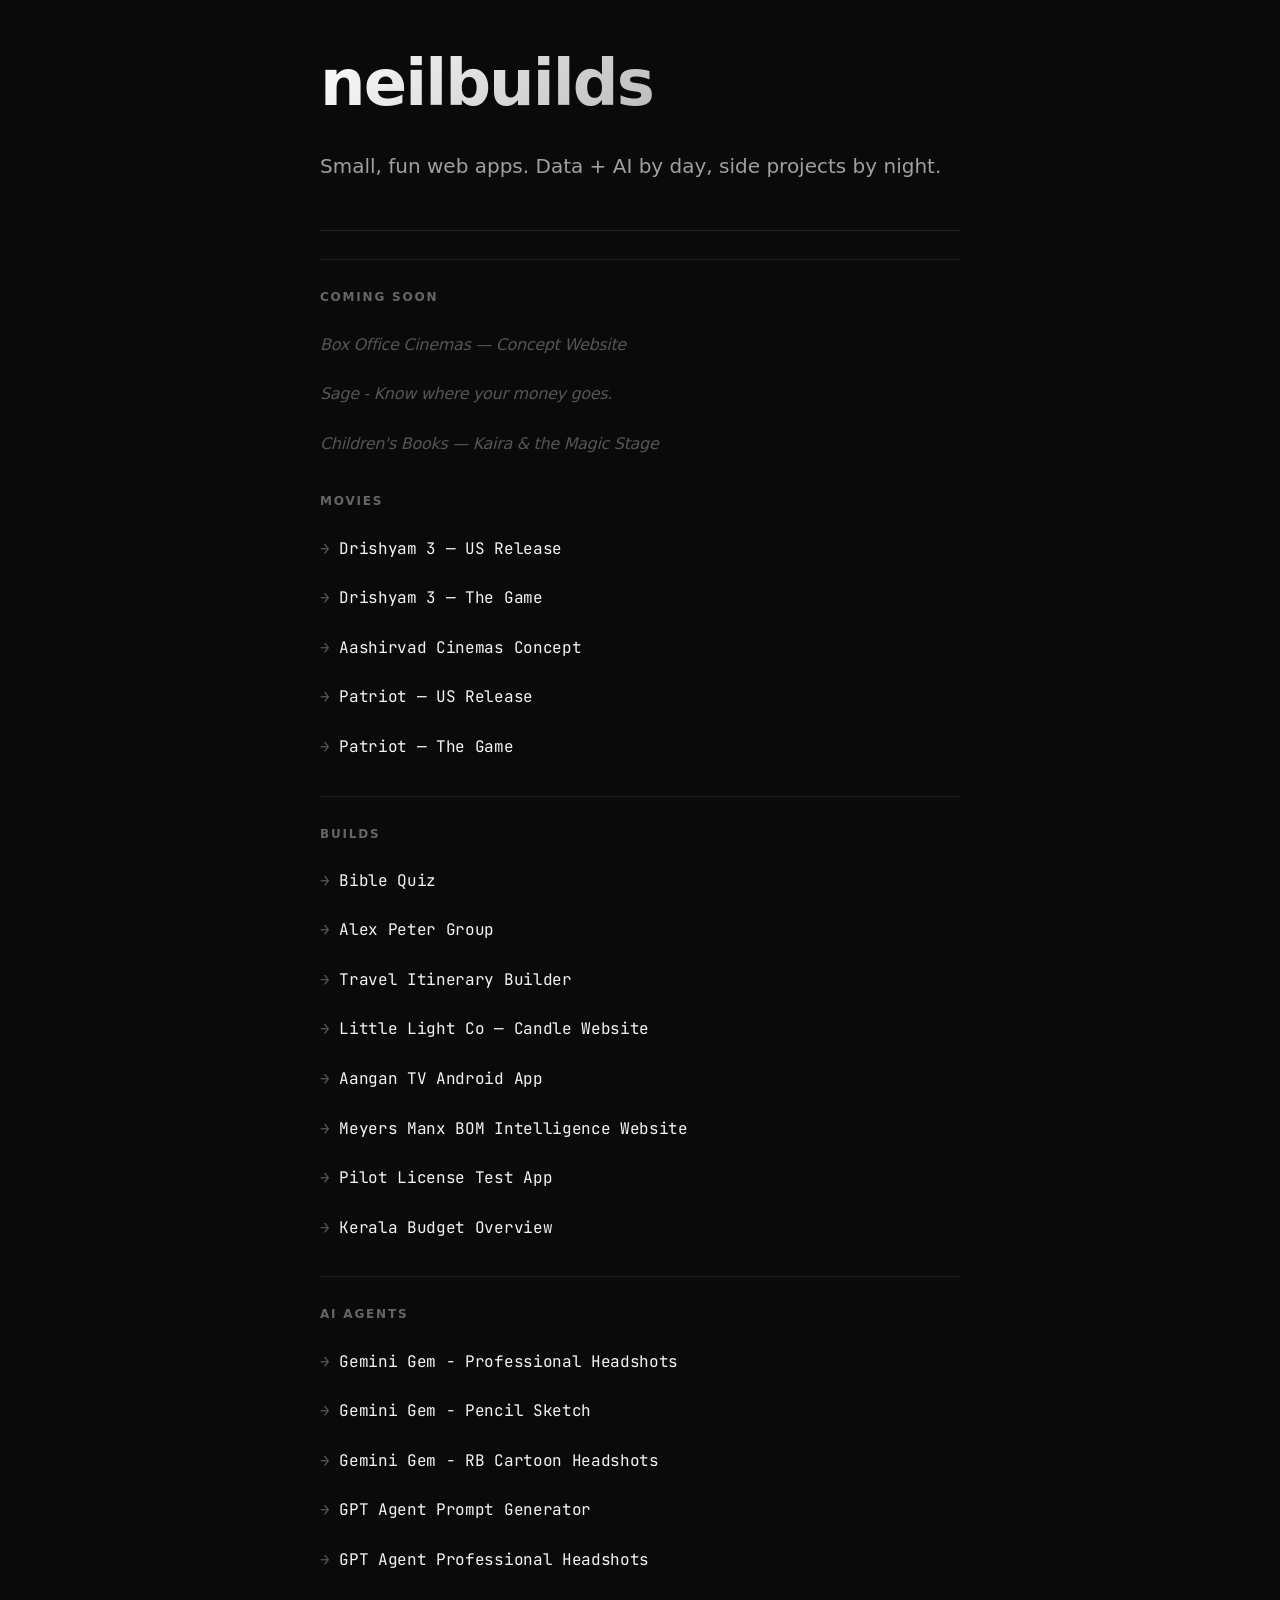
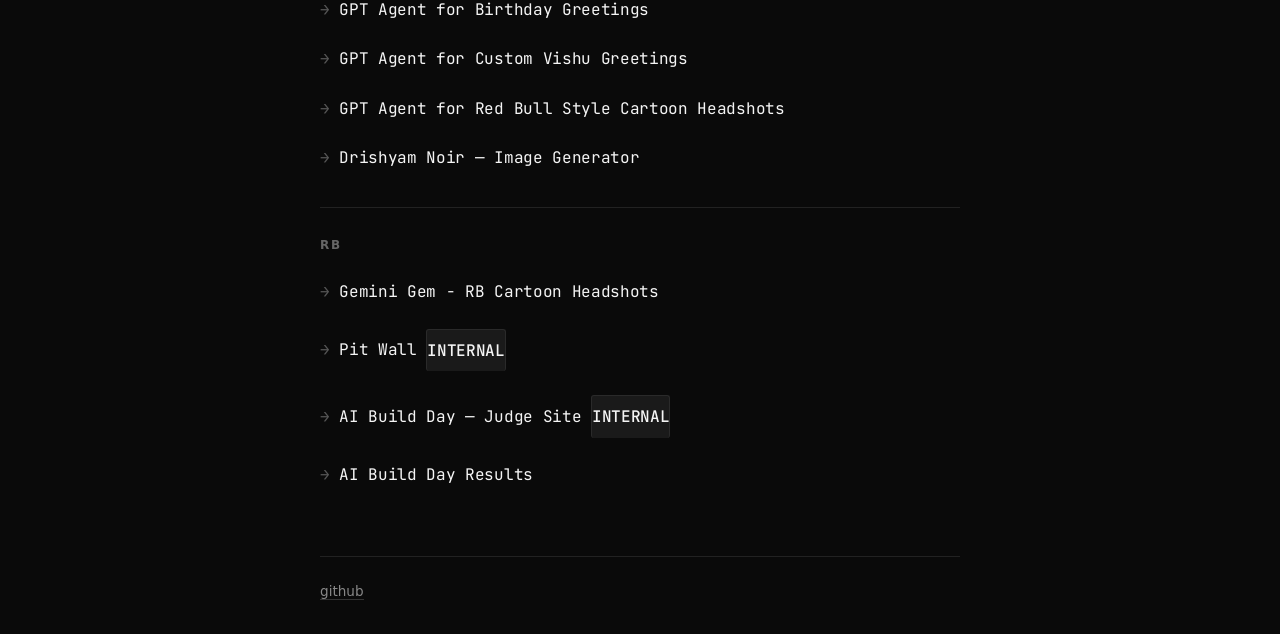
==== index.html @ 832e59fa "Add new Gemini Gem - Pencil Sketch link" ====
<!DOCTYPE html>
<html lang="en">
<head>
  <meta charset="UTF-8" />
  <meta name="viewport" content="width=device-width, initial-scale=1.0" />
  <title>neilbuilds</title>
  <meta name="description" content="Neil B. — building small, fun web apps." />
  <link rel="preconnect" href="https://fonts.googleapis.com">
  <link rel="preconnect" href="https://fonts.gstatic.com" crossorigin>
  <link href="https://fonts.googleapis.com/css2?family=JetBrains+Mono:wght@400;500&display=swap" rel="stylesheet">
  <style>
    * { margin: 0; padding: 0; box-sizing: border-box; }
    body {
      font-family: -apple-system, BlinkMacSystemFont, "Segoe UI", system-ui, sans-serif;
      background: #0a0a0a;
      color: #f5f5f5;
      min-height: 100vh;
      display: flex;
      align-items: center;
      justify-content: center;
      padding: 2rem;
      line-height: 1.6;
    }
    .container { max-width: 640px; width: 100%; }
    h1 {
      font-size: clamp(2.5rem, 6vw, 4rem);
      font-weight: 700;
      letter-spacing: -0.03em;
      margin-bottom: 1rem;
      background: linear-gradient(135deg, #fff 0%, #888 100%);
      -webkit-background-clip: text;
      -webkit-text-fill-color: transparent;
      background-clip: text;
    }
    p.tagline {
      font-size: 1.25rem;
      color: #a0a0a0;
      margin-bottom: 3rem;
    }
    .section {
      border-top: 1px solid #222;
      padding: 1.75rem 0;
    }
    .section h2 {
      font-size: 0.75rem;
      text-transform: uppercase;
      letter-spacing: 0.15em;
      color: #666;
      margin-bottom: 1rem;
    }
    .links {
      display: flex;
      flex-direction: column;
      gap: 0.5rem;
    }
    .links a, .links span {
      color: #f5f5f5;
      text-decoration: none;
      padding: 0.5rem 0;
      display: inline-flex;
      align-items: center;
      gap: 0.6rem;
      width: fit-content;
      font-family: "JetBrains Mono", "SF Mono", Menlo, Consolas, monospace;
      font-size: 1rem;
      letter-spacing: -0.02em;
      position: relative;
      border-bottom: none;
    }
    .links a::before {
      content: "→";
      color: #555;
      transition: transform 0.2s ease, color 0.2s ease;
      display: inline-block;
    }
    .links a::after {
      content: "";
      position: absolute;
      bottom: 0.25rem;
      left: 0;
      width: 100%;
      height: 1px;
      background: #f5f5f5;
      transform: scaleX(0);
      transform-origin: left;
      transition: transform 0.3s ease;
    }
    .links a:hover::before {
      color: #f5f5f5;
      transform: translateX(3px);
    }
    .links a:hover::after {
      transform: scaleX(1);
    }
    .links span.soon {
      color: #555;
      font-style: italic;
      font-family: -apple-system, BlinkMacSystemFont, "Segoe UI", system-ui, sans-serif;
    }
    .tag {
      font-size: 0.65rem;
      text-transform: uppercase;
      letter-spacing: 0.1em;
      padding: 0.15rem 0.5rem;
      border-radius: 3px;
      background: #1a1a1a;
      color: #888;
      border: 1px solid #2a2a2a;
      font-weight: 500;
      font-family: -apple-system, BlinkMacSystemFont, "Segoe UI", system-ui, sans-serif;
    }
    footer {
      margin-top: 2rem;
      font-size: 0.85rem;
      color: #555;
      border-top: 1px solid #222;
      padding-top: 1.5rem;
    }
    footer a { color: #888; text-decoration: none; border-bottom: 1px solid #333; }
    footer a:hover { color: #f5f5f5; border-color: #f5f5f5; }
  </style>
</head>
<body>
  <div class="container">
    <h1>neilbuilds</h1>
    <p class="tagline">Small, fun web apps. Data + AI by day, side projects by night.</p>

    <div class="section">

      <div class="section">
  <h2>Coming Soon</h2>
  <div class="links">
    <span class="soon">Box Office Cinemas — Concept Website</span>
    <span class="soon">Sage - Know where your money goes.</span>
    <span class="soon">Children's Books — Kaira &amp; the Magic Stage</span>
  </div>
</div>
      
      <h2>Movies</h2>
      <div class="links">
        <a href="https://d3.neilbuilds.com/" target="_blank" rel="noopener">Drishyam 3 — US Release</a>
        <a href="https://d3.neilbuilds.com/game.html" target="_blank" rel="noopener">Drishyam 3 — The Game</a>
        <a href="https://www.aashirvad-cinemas.com/" target="_blank" rel="noopener">Aashirvad Cinemas Concept</a>
        <a href="https://patriot.neilbuilds.com" target="_blank" rel="noopener">Patriot — US Release</a>
        <a href="https://patriot-mission2.vercel.app/" target="_blank" rel="noopener">Patriot — The Game</a>
      </div>
    </div>

    <div class="section">
      <h2>Builds</h2>
      <div class="links">
        <a href="https://biblequiz.neilbuilds.com" target="_blank" rel="noopener">Bible Quiz</a>
        <a href=" https://alexpeter.vercel.app"_blank" rel="noopener">Alex Peter Group</a>
        <a href="https://antorubytravel.vercel.app/" target="_blank" rel="noopener">Travel Itinerary Builder</a>
        <a href="https://littlelightco.lovable.app" target="_blank" rel="noopener">Little Light Co — Candle Website</a>
        <a href="https://aangan-home-hub.lovable.app" target="_blank" rel="noopener">Aangan TV Android App</a>
        <a href="https://manx-bom-command.lovable.app" target="_blank" rel="noopener">Meyers Manx BOM Intelligence Website</a>
        <a href="https://ppl.neilbuilds.com/" target="_blank" rel="noopener">Pilot License Test App</a>
        <a href="https://kl.budget.neilbuilds.com/" target="_blank" rel="noopener">Kerala Budget Overview</a>
      </div>
    </div>

    <div class="section">
      <h2>AI Agents</h2>
      <div class="links">
        <a href="https://gemini.google.com/gem/1_GqAiQL5qjLHUhXq3mOkvxQq__ffqted?usp=sharing" target="_blank" rel="noopener">Gemini Gem - Professional Headshots</a>
        <a href="https://gemini.google.com/gem/1VUa9At11fsGOz9qGrc8EdC-dh8wExiz2?usp=sharing" target="_blank" rel="noopener">Gemini Gem - Pencil Sketch</a>
        <a href="https://gemini.google.com/gem/16oVRyIvoITkp6NPZRfUhW1ECOP0ooZo1?usp=sharing" target="_blank" rel="noopener">Gemini Gem - RB Cartoon Headshots</a>
        <a href="https://chatgpt.com/g/g-69e534b20ca88191b591fe06a5335966-prompt-architect" target="_blank" rel="noopener">GPT Agent Prompt Generator</a>
        <a href="https://chatgpt.com/g/g-6a07a3bc5cf88191ba447df90accd33d-professional-headshots" target="_blank" rel="noopener">GPT Agent Professional Headshots</a>
        <a href="https://chatgpt.com/g/g-69deaf921bc481918caec808eb61e028-birthday-art-gpt" target="_blank" rel="noopener">GPT Agent for Birthday Greetings</a>
        <a href="https://linkmone.com/VISHU" target="_blank" rel="noopener">GPT Agent for Custom Vishu Greetings</a>
        <a href="https://linkmone.com/VOLT" target="_blank" rel="noopener">GPT Agent for Red Bull Style Cartoon Headshots</a>
        <a href="https://chatgpt.com/g/g-69fd7a1e72bc8191a2cb1d575a64572f-drishyam-noir" target="_blank" rel="noopener">Drishyam Noir — Image Generator</a>
      </div>
    </div>

    <div class="section">
      <h2>RB</h2>
      <div class="links">
        <a href="https://gemini.google.com/gem/16oVRyIvoITkp6NPZRfUhW1ECOP0ooZo1?usp=sharing" target="_blank" rel="noopener">Gemini Gem - RB Cartoon Headshots</a>
        <a href="https://rbpitwall.lovable.app/" target="_blank" rel="noopener">Pit Wall <span class="tag">internal</span></a>
        <a href="https://rbna-ai-buildday.vercel.app" target="_blank" rel="noopener">AI Build Day — Judge Site <span class="tag">internal</span></a>
        <a href="https://rbna.it/aibuild" target="_blank" rel="noopener">AI Build Day Results</a>
      </div>
    </div>

    <footer>
      <a href="https://github.com/neilbuilds" target="_blank" rel="noopener">github</a>
    </footer>
  </div>
</body>
</html>
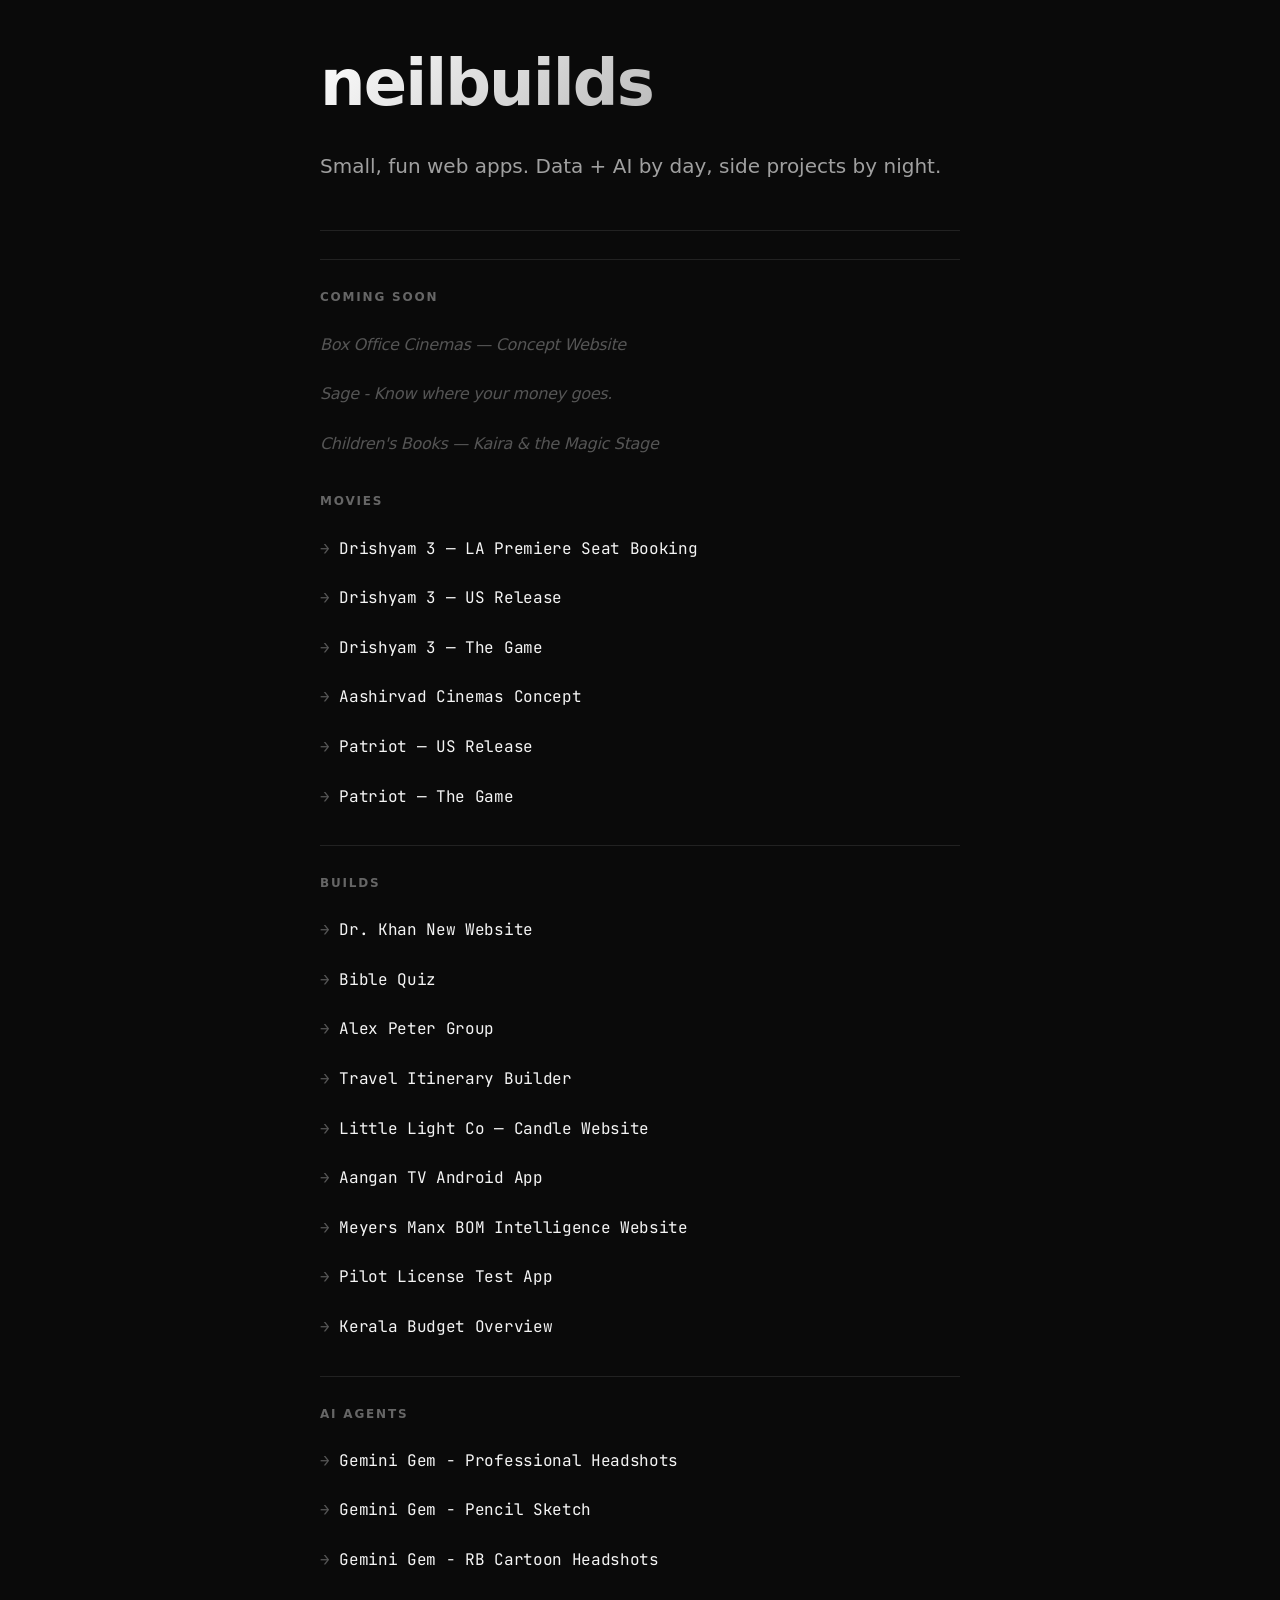
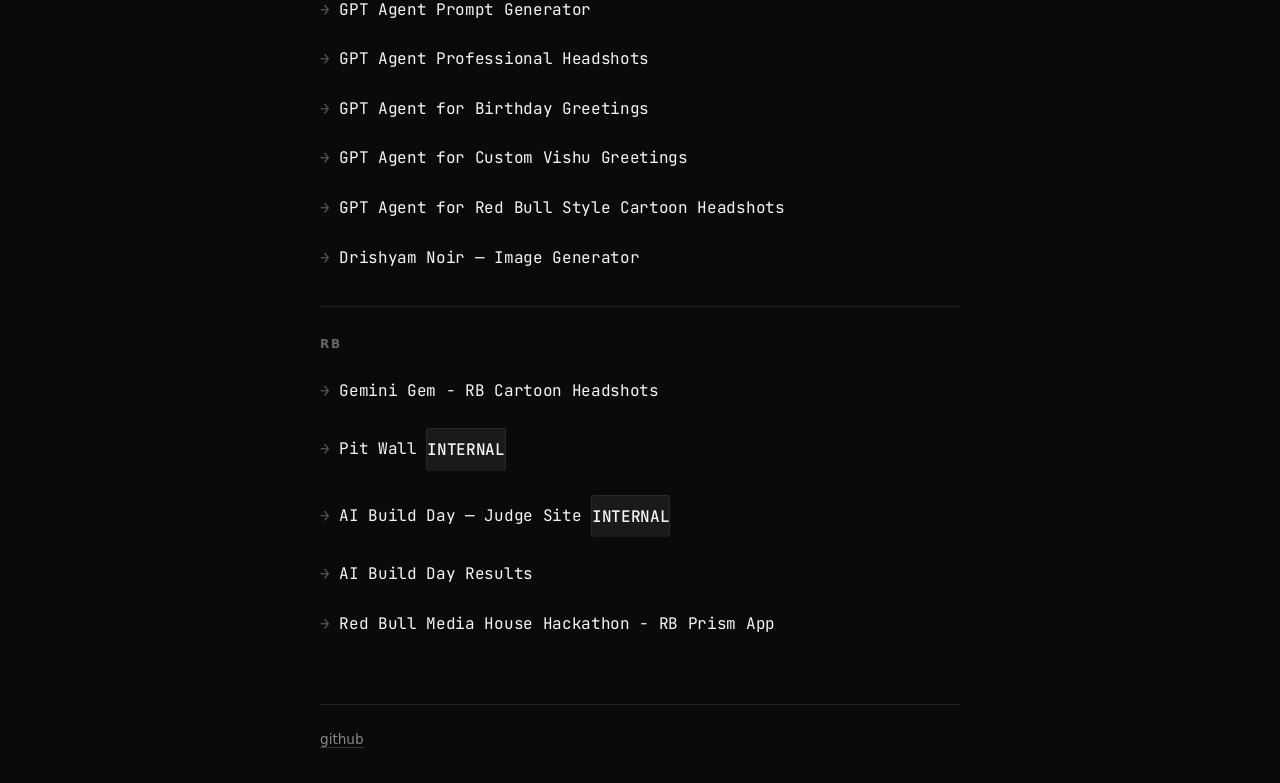
==== commit 7a326b0e: "Add new links for Drishyam 3 and other projects" ====
--- a/index.html
+++ b/index.html
@@ -138,6 +138,7 @@
       
       <h2>Movies</h2>
       <div class="links">
+        <a href="https://go.neilbuilds.com/D3-LA-FDFS" target="_blank" rel="noopener">Drishyam 3 — LA Premiere Seat Booking</a>
         <a href="https://d3.neilbuilds.com/" target="_blank" rel="noopener">Drishyam 3 — US Release</a>
         <a href="https://d3.neilbuilds.com/game.html" target="_blank" rel="noopener">Drishyam 3 — The Game</a>
         <a href="https://www.aashirvad-cinemas.com/" target="_blank" rel="noopener">Aashirvad Cinemas Concept</a>
@@ -149,6 +150,7 @@
     <div class="section">
       <h2>Builds</h2>
       <div class="links">
+        <a href="https://www.familycarehawthorne.com/" target="_blank" rel="noopener">Dr. Khan New Website</a>
         <a href="https://biblequiz.neilbuilds.com" target="_blank" rel="noopener">Bible Quiz</a>
         <a href=" https://alexpeter.vercel.app"_blank" rel="noopener">Alex Peter Group</a>
         <a href="https://antorubytravel.vercel.app/" target="_blank" rel="noopener">Travel Itinerary Builder</a>
@@ -156,6 +158,7 @@
         <a href="https://aangan-home-hub.lovable.app" target="_blank" rel="noopener">Aangan TV Android App</a>
         <a href="https://manx-bom-command.lovable.app" target="_blank" rel="noopener">Meyers Manx BOM Intelligence Website</a>
         <a href="https://ppl.neilbuilds.com/" target="_blank" rel="noopener">Pilot License Test App</a>
+
         <a href="https://kl.budget.neilbuilds.com/" target="_blank" rel="noopener">Kerala Budget Overview</a>
       </div>
     </div>
@@ -182,6 +185,7 @@
         <a href="https://rbpitwall.lovable.app/" target="_blank" rel="noopener">Pit Wall <span class="tag">internal</span></a>
         <a href="https://rbna-ai-buildday.vercel.app" target="_blank" rel="noopener">AI Build Day — Judge Site <span class="tag">internal</span></a>
         <a href="https://rbna.it/aibuild" target="_blank" rel="noopener">AI Build Day Results</a>
+        <a href="https://rb-prism.vercel.app/" target="_blank" rel="noopener">Red Bull Media House Hackathon - RB Prism App</a>
       </div>
     </div>
 
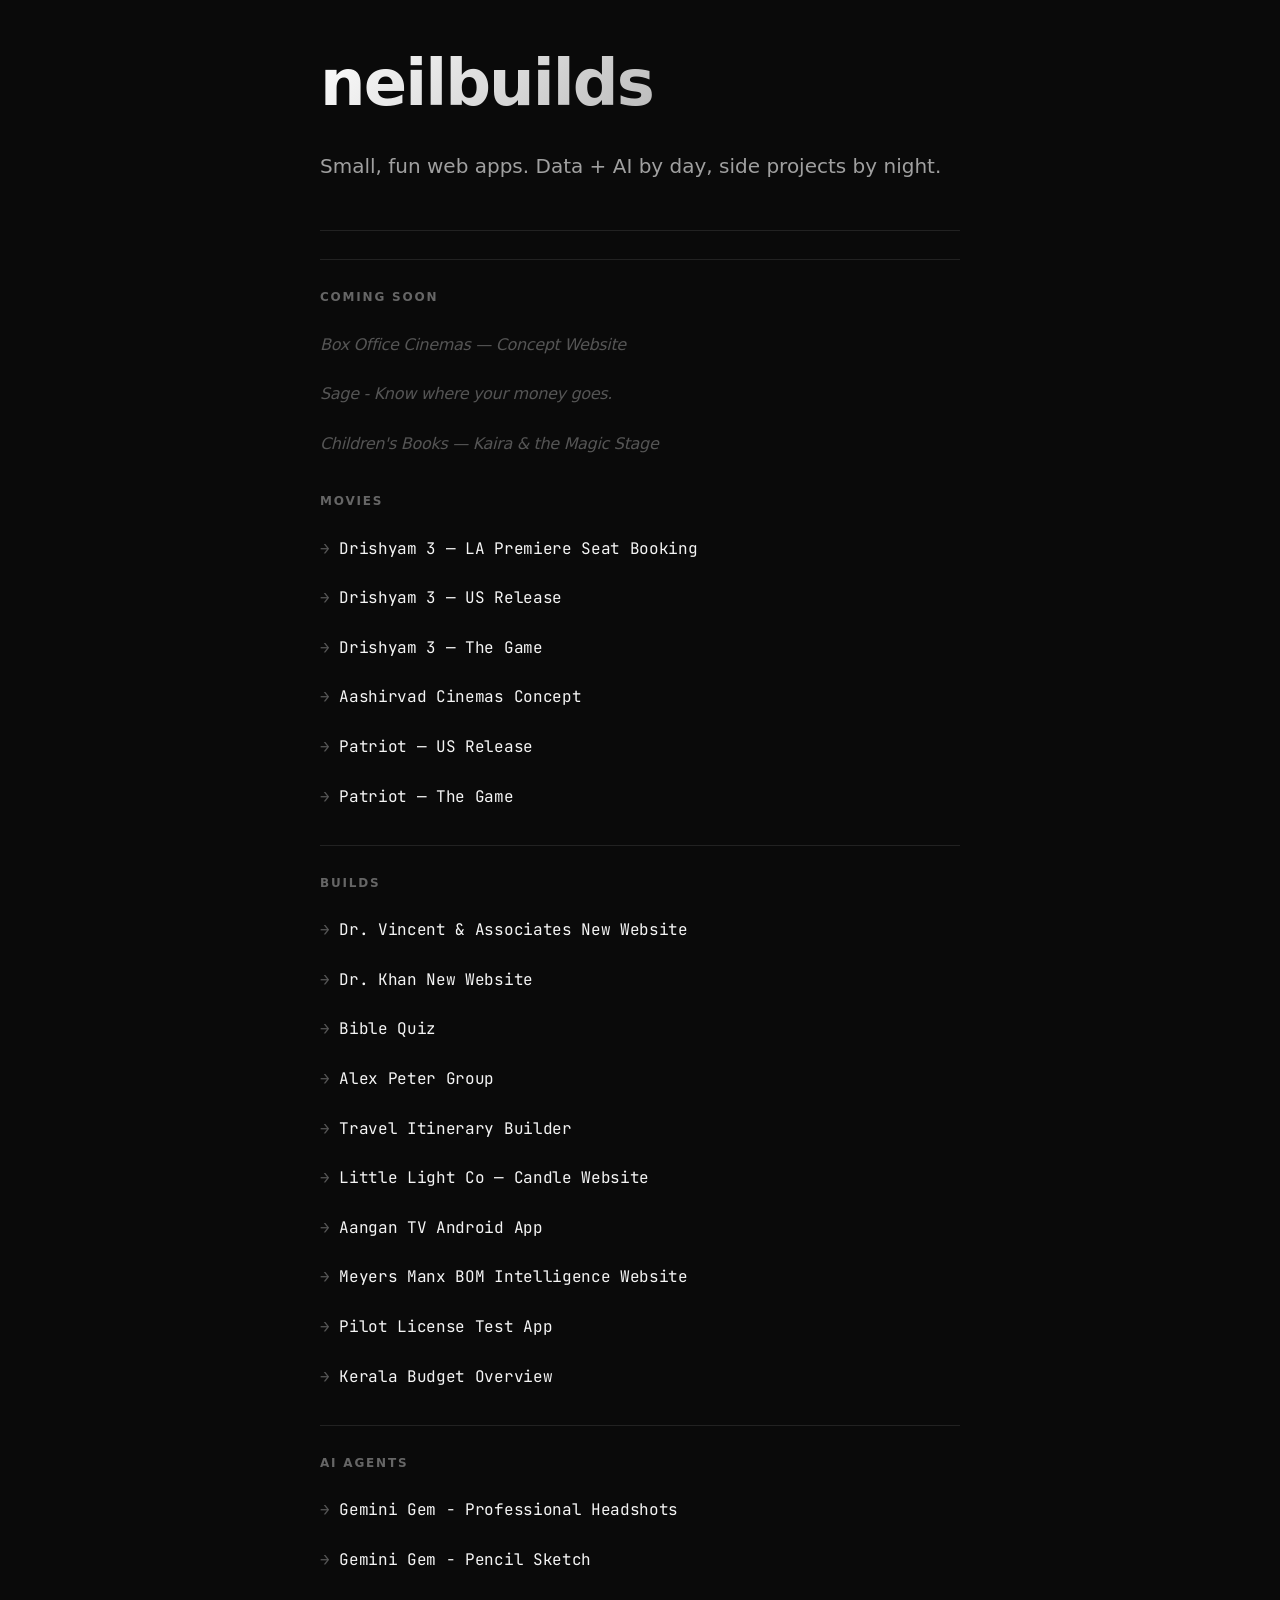
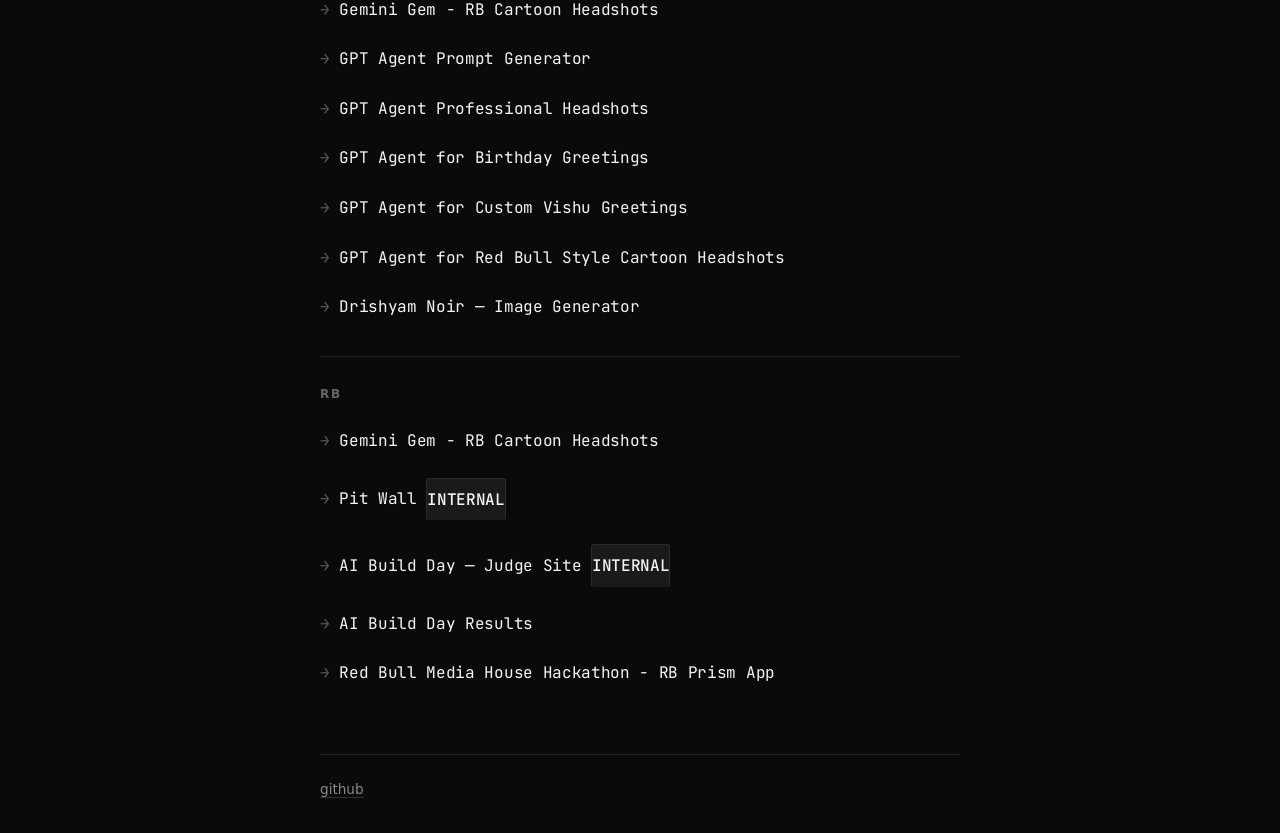
==== commit 15ef8aa6: "Fix link to Red Bull Media House Hackathon site" ====
--- a/index.html
+++ b/index.html
@@ -150,6 +150,7 @@
     <div class="section">
       <h2>Builds</h2>
       <div class="links">
+        <a href="http://drvincentandassociates.com/" target="_blank" rel="noopener">Dr. Vincent & Associates New Website</a>
         <a href="https://www.familycarehawthorne.com/" target="_blank" rel="noopener">Dr. Khan New Website</a>
         <a href="https://biblequiz.neilbuilds.com" target="_blank" rel="noopener">Bible Quiz</a>
         <a href=" https://alexpeter.vercel.app"_blank" rel="noopener">Alex Peter Group</a>
@@ -185,7 +186,7 @@
         <a href="https://rbpitwall.lovable.app/" target="_blank" rel="noopener">Pit Wall <span class="tag">internal</span></a>
         <a href="https://rbna-ai-buildday.vercel.app" target="_blank" rel="noopener">AI Build Day — Judge Site <span class="tag">internal</span></a>
         <a href="https://rbna.it/aibuild" target="_blank" rel="noopener">AI Build Day Results</a>
-        <a href="https://rb-prism.vercel.app/" target="_blank" rel="noopener">Red Bull Media House Hackathon - RB Prism App</a>
+        <a href="https://rbprism.vercel.app/" target="_blank" rel="noopener">Red Bull Media House Hackathon - RB Prism App</a>
       </div>
     </div>
 
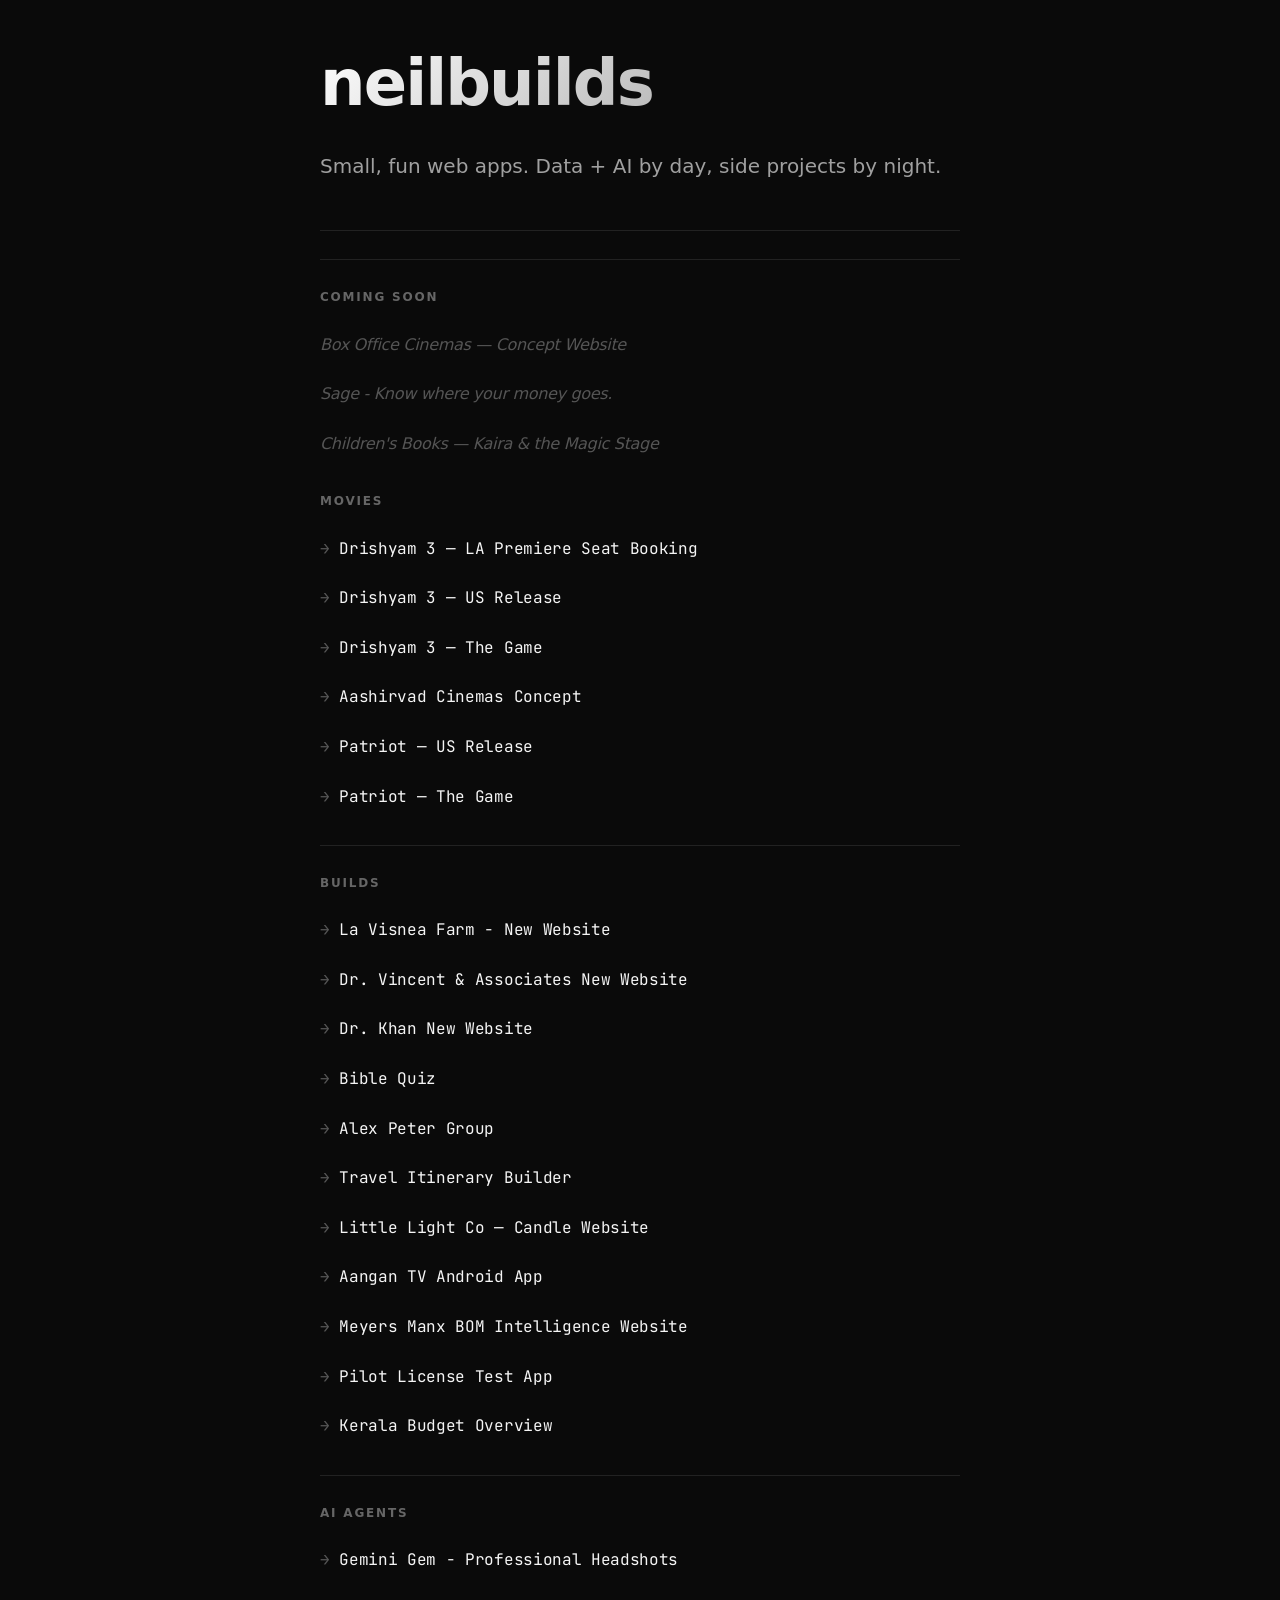
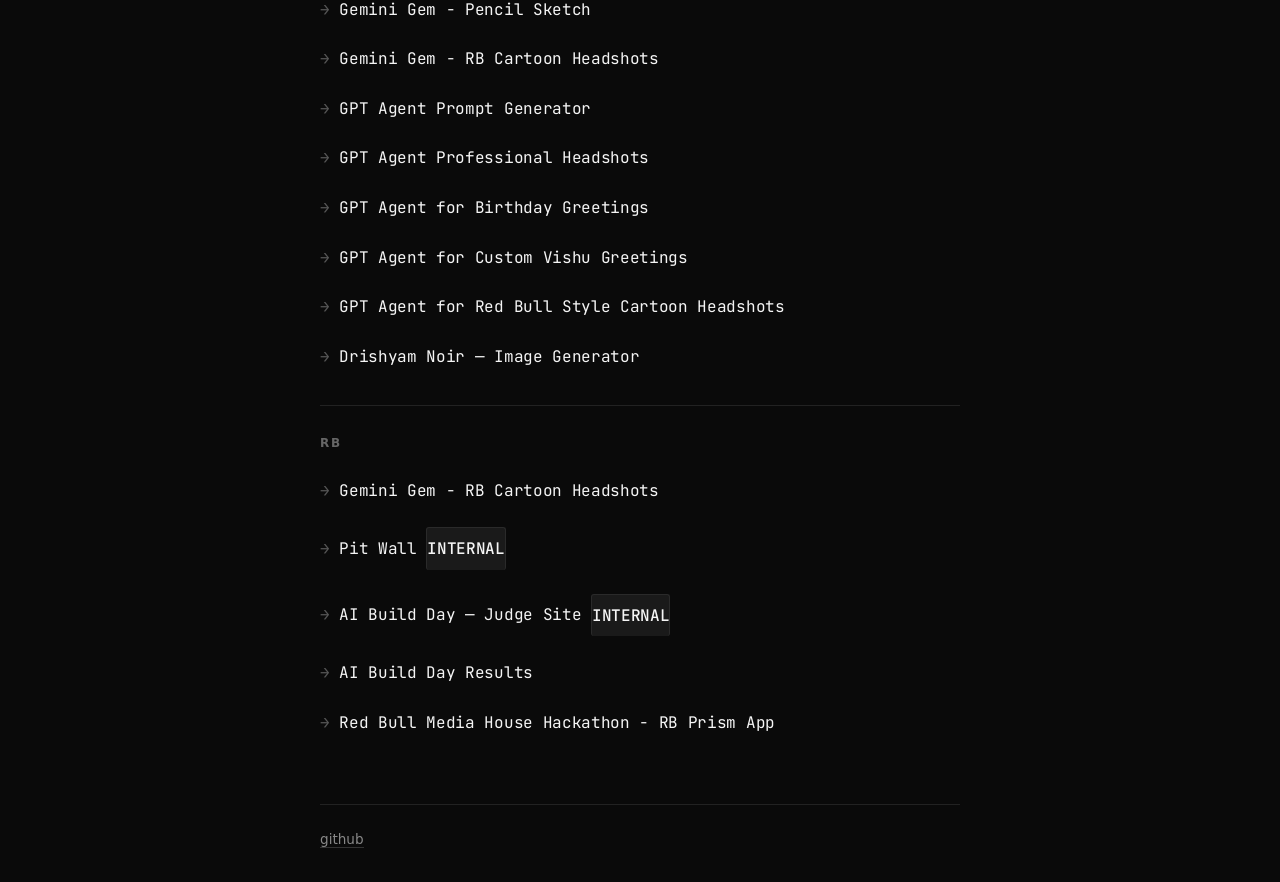
==== commit 084e0700: "Add link to La Visnea Farm website" ====
--- a/index.html
+++ b/index.html
@@ -150,6 +150,7 @@
     <div class="section">
       <h2>Builds</h2>
       <div class="links">
+        <a href="http://lavisneafarm.com/" target="_blank" rel="noopener">La Visnea Farm - New Website</a>
         <a href="http://drvincentandassociates.com/" target="_blank" rel="noopener">Dr. Vincent & Associates New Website</a>
         <a href="https://www.familycarehawthorne.com/" target="_blank" rel="noopener">Dr. Khan New Website</a>
         <a href="https://biblequiz.neilbuilds.com" target="_blank" rel="noopener">Bible Quiz</a>
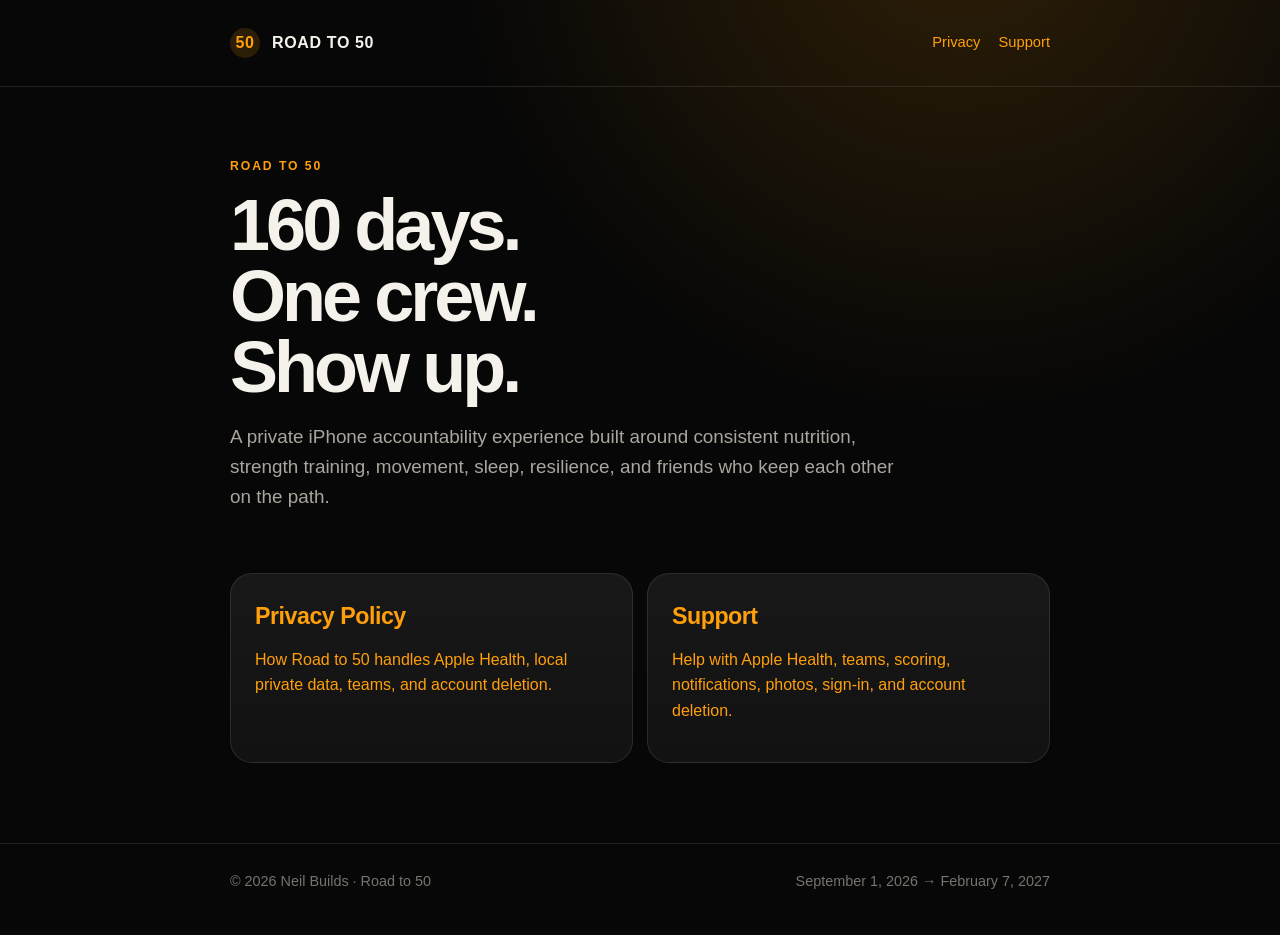
==== commit eb067af5: "Add files via upload" ====
--- a/index.html
+++ b/index.html
@@ -1,199 +1,20 @@
-<!DOCTYPE html>
+<!doctype html>
 <html lang="en">
 <head>
-  <meta charset="UTF-8" />
-  <meta name="viewport" content="width=device-width, initial-scale=1.0" />
-  <title>neilbuilds</title>
-  <meta name="description" content="Neil B. — building small, fun web apps." />
-  <link rel="preconnect" href="https://fonts.googleapis.com">
-  <link rel="preconnect" href="https://fonts.gstatic.com" crossorigin>
-  <link href="https://fonts.googleapis.com/css2?family=JetBrains+Mono:wght@400;500&display=swap" rel="stylesheet">
-  <style>
-    * { margin: 0; padding: 0; box-sizing: border-box; }
-    body {
-      font-family: -apple-system, BlinkMacSystemFont, "Segoe UI", system-ui, sans-serif;
-      background: #0a0a0a;
-      color: #f5f5f5;
-      min-height: 100vh;
-      display: flex;
-      align-items: center;
-      justify-content: center;
-      padding: 2rem;
-      line-height: 1.6;
-    }
-    .container { max-width: 640px; width: 100%; }
-    h1 {
-      font-size: clamp(2.5rem, 6vw, 4rem);
-      font-weight: 700;
-      letter-spacing: -0.03em;
-      margin-bottom: 1rem;
-      background: linear-gradient(135deg, #fff 0%, #888 100%);
-      -webkit-background-clip: text;
-      -webkit-text-fill-color: transparent;
-      background-clip: text;
-    }
-    p.tagline {
-      font-size: 1.25rem;
-      color: #a0a0a0;
-      margin-bottom: 3rem;
-    }
-    .section {
-      border-top: 1px solid #222;
-      padding: 1.75rem 0;
-    }
-    .section h2 {
-      font-size: 0.75rem;
-      text-transform: uppercase;
-      letter-spacing: 0.15em;
-      color: #666;
-      margin-bottom: 1rem;
-    }
-    .links {
-      display: flex;
-      flex-direction: column;
-      gap: 0.5rem;
-    }
-    .links a, .links span {
-      color: #f5f5f5;
-      text-decoration: none;
-      padding: 0.5rem 0;
-      display: inline-flex;
-      align-items: center;
-      gap: 0.6rem;
-      width: fit-content;
-      font-family: "JetBrains Mono", "SF Mono", Menlo, Consolas, monospace;
-      font-size: 1rem;
-      letter-spacing: -0.02em;
-      position: relative;
-      border-bottom: none;
-    }
-    .links a::before {
-      content: "→";
-      color: #555;
-      transition: transform 0.2s ease, color 0.2s ease;
-      display: inline-block;
-    }
-    .links a::after {
-      content: "";
-      position: absolute;
-      bottom: 0.25rem;
-      left: 0;
-      width: 100%;
-      height: 1px;
-      background: #f5f5f5;
-      transform: scaleX(0);
-      transform-origin: left;
-      transition: transform 0.3s ease;
-    }
-    .links a:hover::before {
-      color: #f5f5f5;
-      transform: translateX(3px);
-    }
-    .links a:hover::after {
-      transform: scaleX(1);
-    }
-    .links span.soon {
-      color: #555;
-      font-style: italic;
-      font-family: -apple-system, BlinkMacSystemFont, "Segoe UI", system-ui, sans-serif;
-    }
-    .tag {
-      font-size: 0.65rem;
-      text-transform: uppercase;
-      letter-spacing: 0.1em;
-      padding: 0.15rem 0.5rem;
-      border-radius: 3px;
-      background: #1a1a1a;
-      color: #888;
-      border: 1px solid #2a2a2a;
-      font-weight: 500;
-      font-family: -apple-system, BlinkMacSystemFont, "Segoe UI", system-ui, sans-serif;
-    }
-    footer {
-      margin-top: 2rem;
-      font-size: 0.85rem;
-      color: #555;
-      border-top: 1px solid #222;
-      padding-top: 1.5rem;
-    }
-    footer a { color: #888; text-decoration: none; border-bottom: 1px solid #333; }
-    footer a:hover { color: #f5f5f5; border-color: #f5f5f5; }
-  </style>
+  <meta charset="utf-8" />
+  <meta name="viewport" content="width=device-width, initial-scale=1" />
+  <title>Road to 50 | Neil Builds</title>
+  <meta name="description" content="Road to 50 — 160 days. One crew. Show up." />
+  <link rel="stylesheet" href="styles.css" />
 </head>
 <body>
-  <div class="container">
-    <h1>neilbuilds</h1>
-    <p class="tagline">Small, fun web apps. Data + AI by day, side projects by night.</p>
-
-    <div class="section">
-
-      <div class="section">
-  <h2>Coming Soon</h2>
-  <div class="links">
-    <span class="soon">Box Office Cinemas — Concept Website</span>
-    <span class="soon">Sage - Know where your money goes.</span>
-    <span class="soon">Children's Books — Kaira &amp; the Magic Stage</span>
-  </div>
-</div>
-      
-      <h2>Movies</h2>
-      <div class="links">
-        <a href="https://go.neilbuilds.com/D3-LA-FDFS" target="_blank" rel="noopener">Drishyam 3 — LA Premiere Seat Booking</a>
-        <a href="https://d3.neilbuilds.com/" target="_blank" rel="noopener">Drishyam 3 — US Release</a>
-        <a href="https://d3.neilbuilds.com/game.html" target="_blank" rel="noopener">Drishyam 3 — The Game</a>
-        <a href="https://www.aashirvad-cinemas.com/" target="_blank" rel="noopener">Aashirvad Cinemas Concept</a>
-        <a href="https://patriot.neilbuilds.com" target="_blank" rel="noopener">Patriot — US Release</a>
-        <a href="https://patriot-mission2.vercel.app/" target="_blank" rel="noopener">Patriot — The Game</a>
-      </div>
-    </div>
-
-    <div class="section">
-      <h2>Builds</h2>
-      <div class="links">
-        <a href="http://lavisneafarm.com/" target="_blank" rel="noopener">La Visnea Farm - New Website</a>
-        <a href="http://drvincentandassociates.com/" target="_blank" rel="noopener">Dr. Vincent & Associates New Website</a>
-        <a href="https://www.familycarehawthorne.com/" target="_blank" rel="noopener">Dr. Khan New Website</a>
-        <a href="https://biblequiz.neilbuilds.com" target="_blank" rel="noopener">Bible Quiz</a>
-        <a href=" https://alexpeter.vercel.app"_blank" rel="noopener">Alex Peter Group</a>
-        <a href="https://antorubytravel.vercel.app/" target="_blank" rel="noopener">Travel Itinerary Builder</a>
-        <a href="https://littlelightco.lovable.app" target="_blank" rel="noopener">Little Light Co — Candle Website</a>
-        <a href="https://aangan-home-hub.lovable.app" target="_blank" rel="noopener">Aangan TV Android App</a>
-        <a href="https://manx-bom-command.lovable.app" target="_blank" rel="noopener">Meyers Manx BOM Intelligence Website</a>
-        <a href="https://ppl.neilbuilds.com/" target="_blank" rel="noopener">Pilot License Test App</a>
-
-        <a href="https://kl.budget.neilbuilds.com/" target="_blank" rel="noopener">Kerala Budget Overview</a>
-      </div>
-    </div>
-
-    <div class="section">
-      <h2>AI Agents</h2>
-      <div class="links">
-        <a href="https://gemini.google.com/gem/1_GqAiQL5qjLHUhXq3mOkvxQq__ffqted?usp=sharing" target="_blank" rel="noopener">Gemini Gem - Professional Headshots</a>
-        <a href="https://gemini.google.com/gem/1VUa9At11fsGOz9qGrc8EdC-dh8wExiz2?usp=sharing" target="_blank" rel="noopener">Gemini Gem - Pencil Sketch</a>
-        <a href="https://gemini.google.com/gem/16oVRyIvoITkp6NPZRfUhW1ECOP0ooZo1?usp=sharing" target="_blank" rel="noopener">Gemini Gem - RB Cartoon Headshots</a>
-        <a href="https://chatgpt.com/g/g-69e534b20ca88191b591fe06a5335966-prompt-architect" target="_blank" rel="noopener">GPT Agent Prompt Generator</a>
-        <a href="https://chatgpt.com/g/g-6a07a3bc5cf88191ba447df90accd33d-professional-headshots" target="_blank" rel="noopener">GPT Agent Professional Headshots</a>
-        <a href="https://chatgpt.com/g/g-69deaf921bc481918caec808eb61e028-birthday-art-gpt" target="_blank" rel="noopener">GPT Agent for Birthday Greetings</a>
-        <a href="https://linkmone.com/VISHU" target="_blank" rel="noopener">GPT Agent for Custom Vishu Greetings</a>
-        <a href="https://linkmone.com/VOLT" target="_blank" rel="noopener">GPT Agent for Red Bull Style Cartoon Headshots</a>
-        <a href="https://chatgpt.com/g/g-69fd7a1e72bc8191a2cb1d575a64572f-drishyam-noir" target="_blank" rel="noopener">Drishyam Noir — Image Generator</a>
-      </div>
-    </div>
-
-    <div class="section">
-      <h2>RB</h2>
-      <div class="links">
-        <a href="https://gemini.google.com/gem/16oVRyIvoITkp6NPZRfUhW1ECOP0ooZo1?usp=sharing" target="_blank" rel="noopener">Gemini Gem - RB Cartoon Headshots</a>
-        <a href="https://rbpitwall.lovable.app/" target="_blank" rel="noopener">Pit Wall <span class="tag">internal</span></a>
-        <a href="https://rbna-ai-buildday.vercel.app" target="_blank" rel="noopener">AI Build Day — Judge Site <span class="tag">internal</span></a>
-        <a href="https://rbna.it/aibuild" target="_blank" rel="noopener">AI Build Day Results</a>
-        <a href="https://rbprism.vercel.app/" target="_blank" rel="noopener">Red Bull Media House Hackathon - RB Prism App</a>
-      </div>
-    </div>
-
-    <footer>
-      <a href="https://github.com/neilbuilds" target="_blank" rel="noopener">github</a>
-    </footer>
-  </div>
+  <header><div class="shell header-row"><div class="brand"><span class="mark">50</span><span>ROAD TO 50</span></div><nav><a href="/roadto50/privacy">Privacy</a><a href="/roadto50/support">Support</a></nav></div></header>
+  <main class="shell">
+    <div class="kicker">Road to 50</div>
+    <h1>160 days.<br>One crew.<br>Show up.</h1>
+    <p class="lede">A private iPhone accountability experience built around consistent nutrition, strength training, movement, sleep, resilience, and friends who keep each other on the path.</p>
+    <section><div class="grid"><a class="card" href="/roadto50/privacy"><h2>Privacy Policy</h2><p>How Road to 50 handles Apple Health, local private data, teams, and account deletion.</p></a><a class="card" href="/roadto50/support"><h2>Support</h2><p>Help with Apple Health, teams, scoring, notifications, photos, sign-in, and account deletion.</p></a></div></section>
+  </main>
+  <footer><div class="shell footer-row"><span>© 2026 Neil Builds · Road to 50</span><span>September 1, 2026 → February 7, 2027</span></div></footer>
 </body>
 </html>
--- a/styles.css
+++ b/styles.css
@@ -0,0 +1,55 @@
+:root {
+  color-scheme: dark;
+  --bg: #070707;
+  --panel: #121212;
+  --panel-2: #181818;
+  --text: #f5f2eb;
+  --muted: #aaa69e;
+  --accent: #ff9f0a;
+  --line: rgba(255,255,255,.10);
+  --max: 820px;
+}
+* { box-sizing: border-box; }
+html { background: var(--bg); }
+body {
+  margin: 0;
+  background:
+    radial-gradient(circle at 75% -10%, rgba(255,159,10,.16), transparent 32rem),
+    var(--bg);
+  color: var(--text);
+  font-family: -apple-system, BlinkMacSystemFont, "SF Pro Text", "Helvetica Neue", Arial, sans-serif;
+  line-height: 1.6;
+}
+a { color: var(--accent); text-decoration: none; }
+a:hover { text-decoration: underline; }
+.shell { width: min(calc(100% - 40px), var(--max)); margin: 0 auto; }
+header { padding: 28px 0; border-bottom: 1px solid var(--line); }
+.brand { display: flex; align-items: center; gap: 12px; font-weight: 800; letter-spacing: .04em; }
+.mark { width: 30px; height: 30px; display: grid; place-items: center; border-radius: 50%; background: rgba(255,159,10,.15); color: var(--accent); }
+nav { margin-left: auto; display: flex; gap: 18px; font-size: .92rem; }
+.header-row { display: flex; align-items: center; }
+main { padding: 70px 0 80px; }
+.kicker { color: var(--accent); font-size: .76rem; font-weight: 800; letter-spacing: .16em; text-transform: uppercase; }
+h1 { font-size: clamp(2.5rem, 7vw, 4.5rem); letter-spacing: -.055em; line-height: .98; margin: 14px 0 20px; }
+.lede { font-size: 1.18rem; color: var(--muted); max-width: 680px; }
+.meta { margin-top: 18px; color: #7d7a74; font-size: .9rem; }
+section { margin-top: 44px; }
+h2 { font-size: 1.45rem; letter-spacing: -.02em; margin: 0 0 12px; }
+h3 { font-size: 1.02rem; margin: 0 0 5px; }
+p { margin: 0 0 14px; }
+ul { padding-left: 22px; margin: 10px 0 0; }
+li { margin: 7px 0; }
+.card { background: linear-gradient(180deg, var(--panel-2), var(--panel)); border: 1px solid var(--line); border-radius: 22px; padding: 24px; margin-top: 16px; }
+.grid { display: grid; grid-template-columns: repeat(2, minmax(0, 1fr)); gap: 14px; }
+.pill { display: inline-block; color: var(--accent); background: rgba(255,159,10,.10); border: 1px solid rgba(255,159,10,.25); border-radius: 999px; padding: 5px 10px; font-size: .78rem; font-weight: 700; }
+.callout { border-left: 3px solid var(--accent); padding: 14px 18px; background: rgba(255,159,10,.07); border-radius: 0 14px 14px 0; color: #d7d2c9; }
+.step { display: flex; gap: 14px; align-items: flex-start; }
+.step-number { flex: 0 0 30px; width: 30px; height: 30px; display: grid; place-items: center; border-radius: 50%; background: rgba(255,159,10,.13); color: var(--accent); font-weight: 800; }
+footer { border-top: 1px solid var(--line); color: #77736d; padding: 26px 0 42px; font-size: .9rem; }
+.footer-row { display: flex; justify-content: space-between; gap: 18px; flex-wrap: wrap; }
+@media (max-width: 650px) {
+  .grid { grid-template-columns: 1fr; }
+  nav { gap: 12px; font-size: .82rem; }
+  main { padding-top: 48px; }
+  .shell { width: min(calc(100% - 28px), var(--max)); }
+}
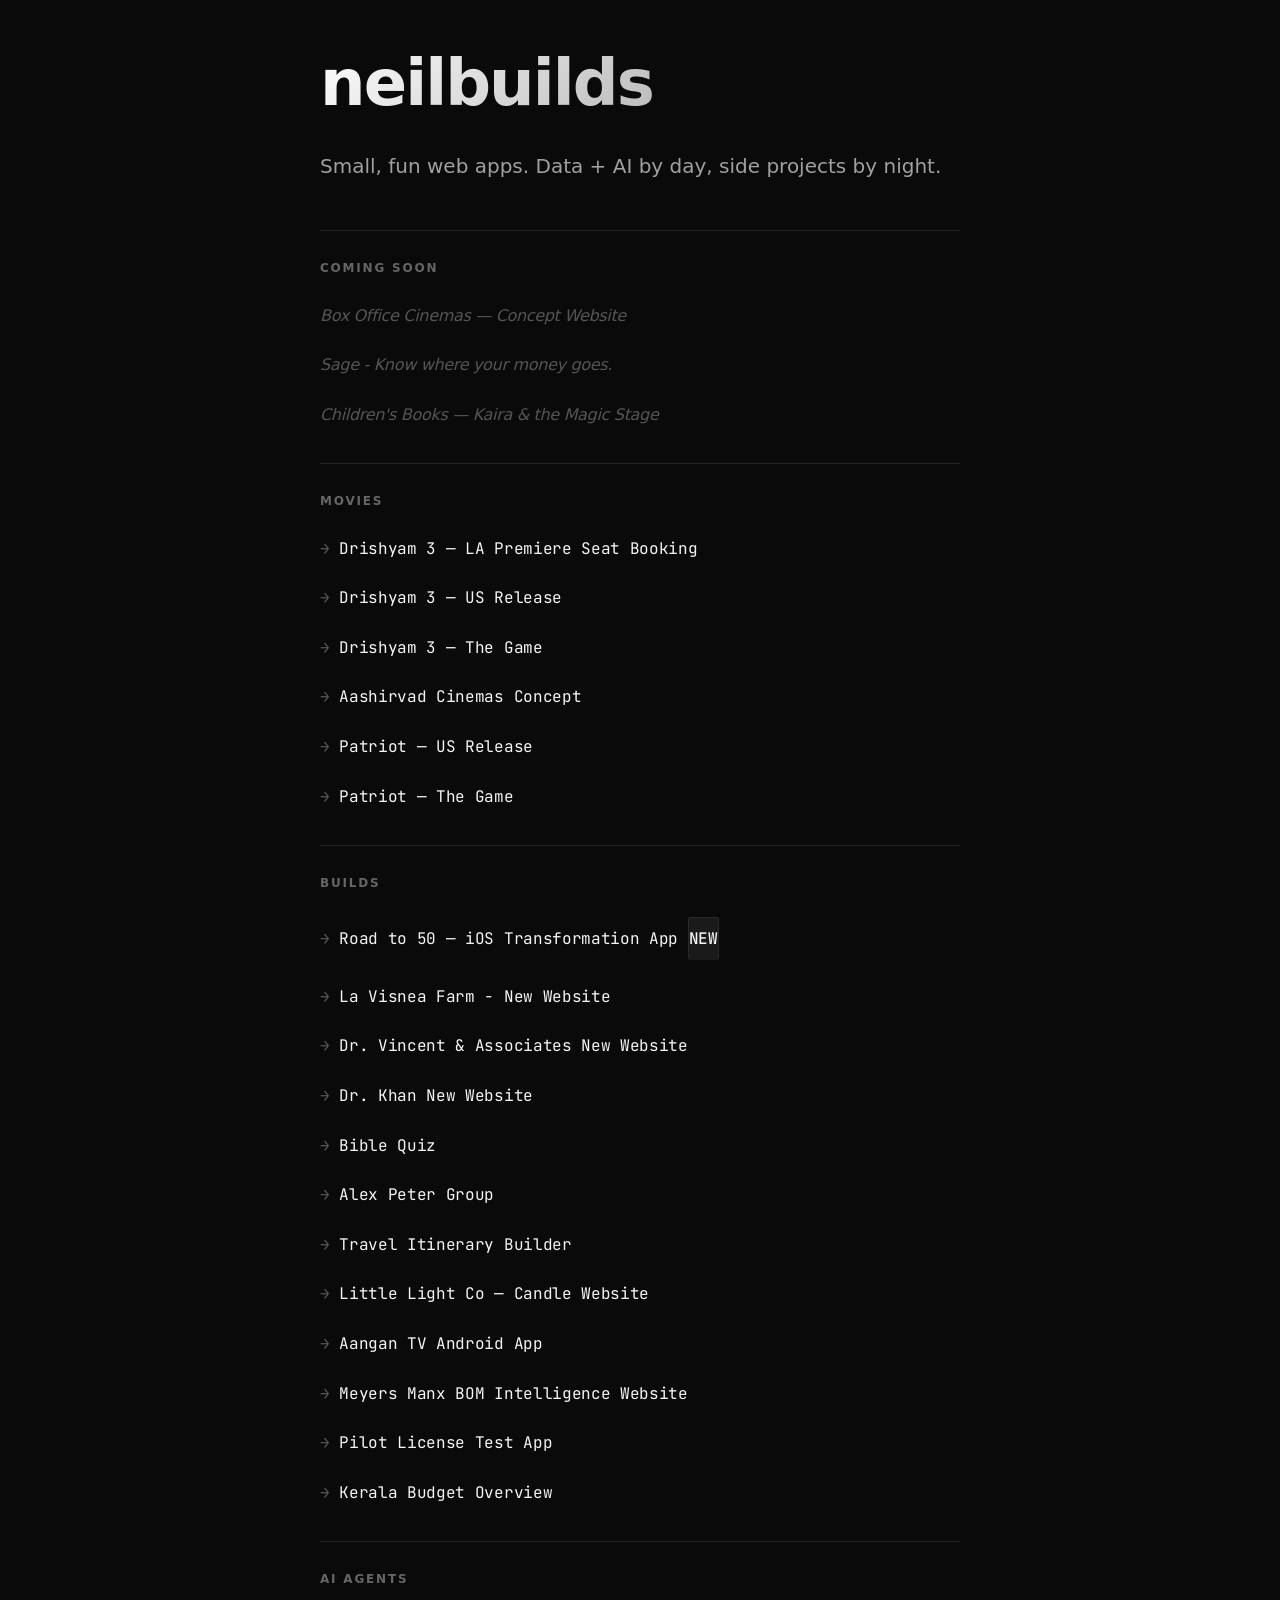
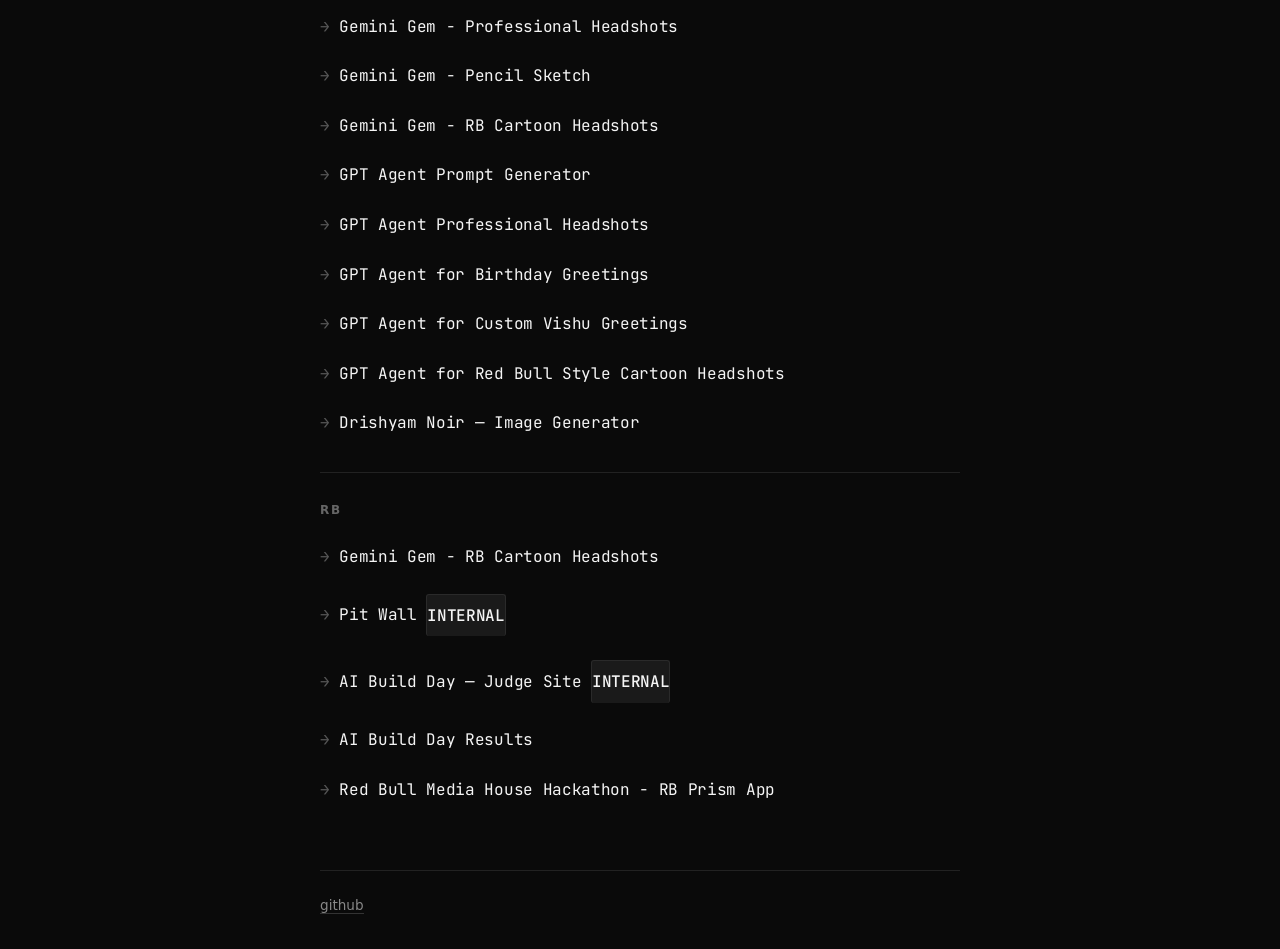
==== commit 6c3911ad: "Refactor index.html with new structure and styles Updated HTML structure and styling for the index p" ====
--- a/index.html
+++ b/index.html
@@ -1,20 +1,500 @@
-<!doctype html>
+<!DOCTYPE html>
 <html lang="en">
 <head>
-  <meta charset="utf-8" />
-  <meta name="viewport" content="width=device-width, initial-scale=1" />
-  <title>Road to 50 | Neil Builds</title>
-  <meta name="description" content="Road to 50 — 160 days. One crew. Show up." />
-  <link rel="stylesheet" href="styles.css" />
+  <meta charset="UTF-8" />
+  <meta name="viewport" content="width=device-width, initial-scale=1.0" />
+
+  <title>neilbuilds</title>
+  <meta
+    name="description"
+    content="Neil B. — building small, fun web apps."
+  />
+
+  <link rel="preconnect" href="https://fonts.googleapis.com">
+  <link rel="preconnect" href="https://fonts.gstatic.com" crossorigin>
+
+  <link
+    href="https://fonts.googleapis.com/css2?family=JetBrains+Mono:wght@400;500&display=swap"
+    rel="stylesheet"
+  >
+
+  <style>
+    * {
+      margin: 0;
+      padding: 0;
+      box-sizing: border-box;
+    }
+
+    body {
+      font-family: -apple-system, BlinkMacSystemFont, "Segoe UI", system-ui, sans-serif;
+      background: #0a0a0a;
+      color: #f5f5f5;
+      min-height: 100vh;
+      display: flex;
+      align-items: center;
+      justify-content: center;
+      padding: 2rem;
+      line-height: 1.6;
+    }
+
+    .container {
+      max-width: 640px;
+      width: 100%;
+    }
+
+    h1 {
+      font-size: clamp(2.5rem, 6vw, 4rem);
+      font-weight: 700;
+      letter-spacing: -0.03em;
+      margin-bottom: 1rem;
+      background: linear-gradient(135deg, #fff 0%, #888 100%);
+      -webkit-background-clip: text;
+      -webkit-text-fill-color: transparent;
+      background-clip: text;
+    }
+
+    p.tagline {
+      font-size: 1.25rem;
+      color: #a0a0a0;
+      margin-bottom: 3rem;
+    }
+
+    .section {
+      border-top: 1px solid #222;
+      padding: 1.75rem 0;
+    }
+
+    .section h2 {
+      font-size: 0.75rem;
+      text-transform: uppercase;
+      letter-spacing: 0.15em;
+      color: #666;
+      margin-bottom: 1rem;
+    }
+
+    .links {
+      display: flex;
+      flex-direction: column;
+      gap: 0.5rem;
+    }
+
+    .links a,
+    .links span {
+      color: #f5f5f5;
+      text-decoration: none;
+      padding: 0.5rem 0;
+      display: inline-flex;
+      align-items: center;
+      gap: 0.6rem;
+      width: fit-content;
+      font-family: "JetBrains Mono", "SF Mono", Menlo, Consolas, monospace;
+      font-size: 1rem;
+      letter-spacing: -0.02em;
+      position: relative;
+      border-bottom: none;
+    }
+
+    .links a::before {
+      content: "→";
+      color: #555;
+      transition: transform 0.2s ease, color 0.2s ease;
+      display: inline-block;
+    }
+
+    .links a::after {
+      content: "";
+      position: absolute;
+      bottom: 0.25rem;
+      left: 0;
+      width: 100%;
+      height: 1px;
+      background: #f5f5f5;
+      transform: scaleX(0);
+      transform-origin: left;
+      transition: transform 0.3s ease;
+    }
+
+    .links a:hover::before {
+      color: #f5f5f5;
+      transform: translateX(3px);
+    }
+
+    .links a:hover::after {
+      transform: scaleX(1);
+    }
+
+    .links span.soon {
+      color: #555;
+      font-style: italic;
+      font-family: -apple-system, BlinkMacSystemFont, "Segoe UI", system-ui, sans-serif;
+    }
+
+    .tag {
+      font-size: 0.65rem;
+      text-transform: uppercase;
+      letter-spacing: 0.1em;
+      padding: 0.15rem 0.5rem;
+      border-radius: 3px;
+      background: #1a1a1a;
+      color: #888;
+      border: 1px solid #2a2a2a;
+      font-weight: 500;
+      font-family: -apple-system, BlinkMacSystemFont, "Segoe UI", system-ui, sans-serif;
+    }
+
+    footer {
+      margin-top: 2rem;
+      font-size: 0.85rem;
+      color: #555;
+      border-top: 1px solid #222;
+      padding-top: 1.5rem;
+    }
+
+    footer a {
+      color: #888;
+      text-decoration: none;
+      border-bottom: 1px solid #333;
+    }
+
+    footer a:hover {
+      color: #f5f5f5;
+      border-color: #f5f5f5;
+    }
+  </style>
 </head>
+
 <body>
-  <header><div class="shell header-row"><div class="brand"><span class="mark">50</span><span>ROAD TO 50</span></div><nav><a href="/roadto50/privacy">Privacy</a><a href="/roadto50/support">Support</a></nav></div></header>
-  <main class="shell">
-    <div class="kicker">Road to 50</div>
-    <h1>160 days.<br>One crew.<br>Show up.</h1>
-    <p class="lede">A private iPhone accountability experience built around consistent nutrition, strength training, movement, sleep, resilience, and friends who keep each other on the path.</p>
-    <section><div class="grid"><a class="card" href="/roadto50/privacy"><h2>Privacy Policy</h2><p>How Road to 50 handles Apple Health, local private data, teams, and account deletion.</p></a><a class="card" href="/roadto50/support"><h2>Support</h2><p>Help with Apple Health, teams, scoring, notifications, photos, sign-in, and account deletion.</p></a></div></section>
-  </main>
-  <footer><div class="shell footer-row"><span>© 2026 Neil Builds · Road to 50</span><span>September 1, 2026 → February 7, 2027</span></div></footer>
+  <div class="container">
+
+    <h1>neilbuilds</h1>
+
+    <p class="tagline">
+      Small, fun web apps. Data + AI by day, side projects by night.
+    </p>
+
+
+    <!-- COMING SOON -->
+
+    <div class="section">
+      <h2>Coming Soon</h2>
+
+      <div class="links">
+        <span class="soon">Box Office Cinemas — Concept Website</span>
+        <span class="soon">Sage - Know where your money goes.</span>
+        <span class="soon">Children's Books — Kaira &amp; the Magic Stage</span>
+      </div>
+    </div>
+
+
+    <!-- MOVIES -->
+
+    <div class="section">
+      <h2>Movies</h2>
+
+      <div class="links">
+
+        <a
+          href="https://go.neilbuilds.com/D3-LA-FDFS"
+          target="_blank"
+          rel="noopener"
+        >
+          Drishyam 3 — LA Premiere Seat Booking
+        </a>
+
+        <a
+          href="https://d3.neilbuilds.com/"
+          target="_blank"
+          rel="noopener"
+        >
+          Drishyam 3 — US Release
+        </a>
+
+        <a
+          href="https://d3.neilbuilds.com/game.html"
+          target="_blank"
+          rel="noopener"
+        >
+          Drishyam 3 — The Game
+        </a>
+
+        <a
+          href="https://www.aashirvad-cinemas.com/"
+          target="_blank"
+          rel="noopener"
+        >
+          Aashirvad Cinemas Concept
+        </a>
+
+        <a
+          href="https://patriot.neilbuilds.com"
+          target="_blank"
+          rel="noopener"
+        >
+          Patriot — US Release
+        </a>
+
+        <a
+          href="https://patriot-mission2.vercel.app/"
+          target="_blank"
+          rel="noopener"
+        >
+          Patriot — The Game
+        </a>
+
+      </div>
+    </div>
+
+
+    <!-- BUILDS -->
+
+    <div class="section">
+      <h2>Builds</h2>
+
+      <div class="links">
+
+        <a href="/roadto50/">
+          Road to 50 — iOS Transformation App
+          <span class="tag">new</span>
+        </a>
+
+        <a
+          href="http://lavisneafarm.com/"
+          target="_blank"
+          rel="noopener"
+        >
+          La Visnea Farm - New Website
+        </a>
+
+        <a
+          href="http://drvincentandassociates.com/"
+          target="_blank"
+          rel="noopener"
+        >
+          Dr. Vincent &amp; Associates New Website
+        </a>
+
+        <a
+          href="https://www.familycarehawthorne.com/"
+          target="_blank"
+          rel="noopener"
+        >
+          Dr. Khan New Website
+        </a>
+
+        <a
+          href="https://biblequiz.neilbuilds.com"
+          target="_blank"
+          rel="noopener"
+        >
+          Bible Quiz
+        </a>
+
+        <a
+          href="https://alexpeter.vercel.app"
+          target="_blank"
+          rel="noopener"
+        >
+          Alex Peter Group
+        </a>
+
+        <a
+          href="https://antorubytravel.vercel.app/"
+          target="_blank"
+          rel="noopener"
+        >
+          Travel Itinerary Builder
+        </a>
+
+        <a
+          href="https://littlelightco.lovable.app"
+          target="_blank"
+          rel="noopener"
+        >
+          Little Light Co — Candle Website
+        </a>
+
+        <a
+          href="https://aangan-home-hub.lovable.app"
+          target="_blank"
+          rel="noopener"
+        >
+          Aangan TV Android App
+        </a>
+
+        <a
+          href="https://manx-bom-command.lovable.app"
+          target="_blank"
+          rel="noopener"
+        >
+          Meyers Manx BOM Intelligence Website
+        </a>
+
+        <a
+          href="https://ppl.neilbuilds.com/"
+          target="_blank"
+          rel="noopener"
+        >
+          Pilot License Test App
+        </a>
+
+        <a
+          href="https://kl.budget.neilbuilds.com/"
+          target="_blank"
+          rel="noopener"
+        >
+          Kerala Budget Overview
+        </a>
+
+      </div>
+    </div>
+
+
+    <!-- AI AGENTS -->
+
+    <div class="section">
+      <h2>AI Agents</h2>
+
+      <div class="links">
+
+        <a
+          href="https://gemini.google.com/gem/1_GqAiQL5qjLHUhXq3mOkvxQq__ffqted?usp=sharing"
+          target="_blank"
+          rel="noopener"
+        >
+          Gemini Gem - Professional Headshots
+        </a>
+
+        <a
+          href="https://gemini.google.com/gem/1VUa9At11fsGOz9qGrc8EdC-dh8wExiz2?usp=sharing"
+          target="_blank"
+          rel="noopener"
+        >
+          Gemini Gem - Pencil Sketch
+        </a>
+
+        <a
+          href="https://gemini.google.com/gem/16oVRyIvoITkp6NPZRfUhW1ECOP0ooZo1?usp=sharing"
+          target="_blank"
+          rel="noopener"
+        >
+          Gemini Gem - RB Cartoon Headshots
+        </a>
+
+        <a
+          href="https://chatgpt.com/g/g-69e534b20ca88191b591fe06a5335966-prompt-architect"
+          target="_blank"
+          rel="noopener"
+        >
+          GPT Agent Prompt Generator
+        </a>
+
+        <a
+          href="https://chatgpt.com/g/g-6a07a3bc5cf88191ba447df90accd33d-professional-headshots"
+          target="_blank"
+          rel="noopener"
+        >
+          GPT Agent Professional Headshots
+        </a>
+
+        <a
+          href="https://chatgpt.com/g/g-69deaf921bc481918caec808eb61e028-birthday-art-gpt"
+          target="_blank"
+          rel="noopener"
+        >
+          GPT Agent for Birthday Greetings
+        </a>
+
+        <a
+          href="https://linkmone.com/VISHU"
+          target="_blank"
+          rel="noopener"
+        >
+          GPT Agent for Custom Vishu Greetings
+        </a>
+
+        <a
+          href="https://linkmone.com/VOLT"
+          target="_blank"
+          rel="noopener"
+        >
+          GPT Agent for Red Bull Style Cartoon Headshots
+        </a>
+
+        <a
+          href="https://chatgpt.com/g/g-69fd7a1e72bc8191a2cb1d575a64572f-drishyam-noir"
+          target="_blank"
+          rel="noopener"
+        >
+          Drishyam Noir — Image Generator
+        </a>
+
+      </div>
+    </div>
+
+
+    <!-- RB -->
+
+    <div class="section">
+      <h2>RB</h2>
+
+      <div class="links">
+
+        <a
+          href="https://gemini.google.com/gem/16oVRyIvoITkp6NPZRfUhW1ECOP0ooZo1?usp=sharing"
+          target="_blank"
+          rel="noopener"
+        >
+          Gemini Gem - RB Cartoon Headshots
+        </a>
+
+        <a
+          href="https://rbpitwall.lovable.app/"
+          target="_blank"
+          rel="noopener"
+        >
+          Pit Wall
+          <span class="tag">internal</span>
+        </a>
+
+        <a
+          href="https://rbna-ai-buildday.vercel.app"
+          target="_blank"
+          rel="noopener"
+        >
+          AI Build Day — Judge Site
+          <span class="tag">internal</span>
+        </a>
+
+        <a
+          href="https://rbna.it/aibuild"
+          target="_blank"
+          rel="noopener"
+        >
+          AI Build Day Results
+        </a>
+
+        <a
+          href="https://rbprism.vercel.app/"
+          target="_blank"
+          rel="noopener"
+        >
+          Red Bull Media House Hackathon - RB Prism App
+        </a>
+
+      </div>
+    </div>
+
+
+    <footer>
+      <a
+        href="https://github.com/neilbuilds"
+        target="_blank"
+        rel="noopener"
+      >
+        github
+      </a>
+    </footer>
+
+  </div>
 </body>
 </html>
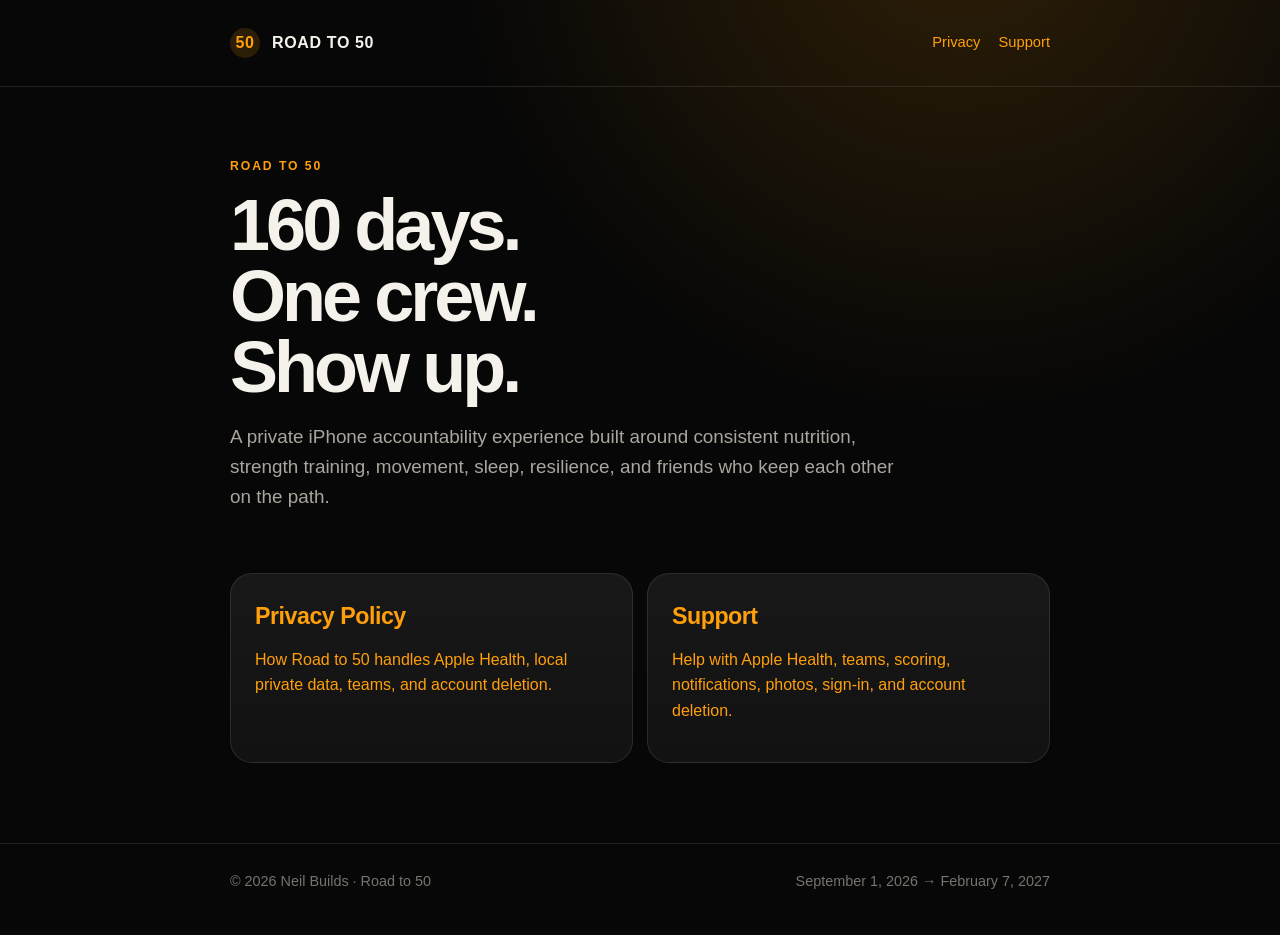
==== commit 96ddcc9f: "Add files via upload" ====
--- a/index.html
+++ b/index.html
@@ -1,500 +1,20 @@
-<!DOCTYPE html>
+<!doctype html>
 <html lang="en">
 <head>
-  <meta charset="UTF-8" />
-  <meta name="viewport" content="width=device-width, initial-scale=1.0" />
-
-  <title>neilbuilds</title>
-  <meta
-    name="description"
-    content="Neil B. — building small, fun web apps."
-  />
-
-  <link rel="preconnect" href="https://fonts.googleapis.com">
-  <link rel="preconnect" href="https://fonts.gstatic.com" crossorigin>
-
-  <link
-    href="https://fonts.googleapis.com/css2?family=JetBrains+Mono:wght@400;500&display=swap"
-    rel="stylesheet"
-  >
-
-  <style>
-    * {
-      margin: 0;
-      padding: 0;
-      box-sizing: border-box;
-    }
-
-    body {
-      font-family: -apple-system, BlinkMacSystemFont, "Segoe UI", system-ui, sans-serif;
-      background: #0a0a0a;
-      color: #f5f5f5;
-      min-height: 100vh;
-      display: flex;
-      align-items: center;
-      justify-content: center;
-      padding: 2rem;
-      line-height: 1.6;
-    }
-
-    .container {
-      max-width: 640px;
-      width: 100%;
-    }
-
-    h1 {
-      font-size: clamp(2.5rem, 6vw, 4rem);
-      font-weight: 700;
-      letter-spacing: -0.03em;
-      margin-bottom: 1rem;
-      background: linear-gradient(135deg, #fff 0%, #888 100%);
-      -webkit-background-clip: text;
-      -webkit-text-fill-color: transparent;
-      background-clip: text;
-    }
-
-    p.tagline {
-      font-size: 1.25rem;
-      color: #a0a0a0;
-      margin-bottom: 3rem;
-    }
-
-    .section {
-      border-top: 1px solid #222;
-      padding: 1.75rem 0;
-    }
-
-    .section h2 {
-      font-size: 0.75rem;
-      text-transform: uppercase;
-      letter-spacing: 0.15em;
-      color: #666;
-      margin-bottom: 1rem;
-    }
-
-    .links {
-      display: flex;
-      flex-direction: column;
-      gap: 0.5rem;
-    }
-
-    .links a,
-    .links span {
-      color: #f5f5f5;
-      text-decoration: none;
-      padding: 0.5rem 0;
-      display: inline-flex;
-      align-items: center;
-      gap: 0.6rem;
-      width: fit-content;
-      font-family: "JetBrains Mono", "SF Mono", Menlo, Consolas, monospace;
-      font-size: 1rem;
-      letter-spacing: -0.02em;
-      position: relative;
-      border-bottom: none;
-    }
-
-    .links a::before {
-      content: "→";
-      color: #555;
-      transition: transform 0.2s ease, color 0.2s ease;
-      display: inline-block;
-    }
-
-    .links a::after {
-      content: "";
-      position: absolute;
-      bottom: 0.25rem;
-      left: 0;
-      width: 100%;
-      height: 1px;
-      background: #f5f5f5;
-      transform: scaleX(0);
-      transform-origin: left;
-      transition: transform 0.3s ease;
-    }
-
-    .links a:hover::before {
-      color: #f5f5f5;
-      transform: translateX(3px);
-    }
-
-    .links a:hover::after {
-      transform: scaleX(1);
-    }
-
-    .links span.soon {
-      color: #555;
-      font-style: italic;
-      font-family: -apple-system, BlinkMacSystemFont, "Segoe UI", system-ui, sans-serif;
-    }
-
-    .tag {
-      font-size: 0.65rem;
-      text-transform: uppercase;
-      letter-spacing: 0.1em;
-      padding: 0.15rem 0.5rem;
-      border-radius: 3px;
-      background: #1a1a1a;
-      color: #888;
-      border: 1px solid #2a2a2a;
-      font-weight: 500;
-      font-family: -apple-system, BlinkMacSystemFont, "Segoe UI", system-ui, sans-serif;
-    }
-
-    footer {
-      margin-top: 2rem;
-      font-size: 0.85rem;
-      color: #555;
-      border-top: 1px solid #222;
-      padding-top: 1.5rem;
-    }
-
-    footer a {
-      color: #888;
-      text-decoration: none;
-      border-bottom: 1px solid #333;
-    }
-
-    footer a:hover {
-      color: #f5f5f5;
-      border-color: #f5f5f5;
-    }
-  </style>
+  <meta charset="utf-8" />
+  <meta name="viewport" content="width=device-width, initial-scale=1" />
+  <title>Road to 50 | Neil Builds</title>
+  <meta name="description" content="Road to 50 — 160 days. One crew. Show up." />
+  <link rel="stylesheet" href="styles.css" />
 </head>
-
 <body>
-  <div class="container">
-
-    <h1>neilbuilds</h1>
-
-    <p class="tagline">
-      Small, fun web apps. Data + AI by day, side projects by night.
-    </p>
-
-
-    <!-- COMING SOON -->
-
-    <div class="section">
-      <h2>Coming Soon</h2>
-
-      <div class="links">
-        <span class="soon">Box Office Cinemas — Concept Website</span>
-        <span class="soon">Sage - Know where your money goes.</span>
-        <span class="soon">Children's Books — Kaira &amp; the Magic Stage</span>
-      </div>
-    </div>
-
-
-    <!-- MOVIES -->
-
-    <div class="section">
-      <h2>Movies</h2>
-
-      <div class="links">
-
-        <a
-          href="https://go.neilbuilds.com/D3-LA-FDFS"
-          target="_blank"
-          rel="noopener"
-        >
-          Drishyam 3 — LA Premiere Seat Booking
-        </a>
-
-        <a
-          href="https://d3.neilbuilds.com/"
-          target="_blank"
-          rel="noopener"
-        >
-          Drishyam 3 — US Release
-        </a>
-
-        <a
-          href="https://d3.neilbuilds.com/game.html"
-          target="_blank"
-          rel="noopener"
-        >
-          Drishyam 3 — The Game
-        </a>
-
-        <a
-          href="https://www.aashirvad-cinemas.com/"
-          target="_blank"
-          rel="noopener"
-        >
-          Aashirvad Cinemas Concept
-        </a>
-
-        <a
-          href="https://patriot.neilbuilds.com"
-          target="_blank"
-          rel="noopener"
-        >
-          Patriot — US Release
-        </a>
-
-        <a
-          href="https://patriot-mission2.vercel.app/"
-          target="_blank"
-          rel="noopener"
-        >
-          Patriot — The Game
-        </a>
-
-      </div>
-    </div>
-
-
-    <!-- BUILDS -->
-
-    <div class="section">
-      <h2>Builds</h2>
-
-      <div class="links">
-
-        <a href="/roadto50/">
-          Road to 50 — iOS Transformation App
-          <span class="tag">new</span>
-        </a>
-
-        <a
-          href="http://lavisneafarm.com/"
-          target="_blank"
-          rel="noopener"
-        >
-          La Visnea Farm - New Website
-        </a>
-
-        <a
-          href="http://drvincentandassociates.com/"
-          target="_blank"
-          rel="noopener"
-        >
-          Dr. Vincent &amp; Associates New Website
-        </a>
-
-        <a
-          href="https://www.familycarehawthorne.com/"
-          target="_blank"
-          rel="noopener"
-        >
-          Dr. Khan New Website
-        </a>
-
-        <a
-          href="https://biblequiz.neilbuilds.com"
-          target="_blank"
-          rel="noopener"
-        >
-          Bible Quiz
-        </a>
-
-        <a
-          href="https://alexpeter.vercel.app"
-          target="_blank"
-          rel="noopener"
-        >
-          Alex Peter Group
-        </a>
-
-        <a
-          href="https://antorubytravel.vercel.app/"
-          target="_blank"
-          rel="noopener"
-        >
-          Travel Itinerary Builder
-        </a>
-
-        <a
-          href="https://littlelightco.lovable.app"
-          target="_blank"
-          rel="noopener"
-        >
-          Little Light Co — Candle Website
-        </a>
-
-        <a
-          href="https://aangan-home-hub.lovable.app"
-          target="_blank"
-          rel="noopener"
-        >
-          Aangan TV Android App
-        </a>
-
-        <a
-          href="https://manx-bom-command.lovable.app"
-          target="_blank"
-          rel="noopener"
-        >
-          Meyers Manx BOM Intelligence Website
-        </a>
-
-        <a
-          href="https://ppl.neilbuilds.com/"
-          target="_blank"
-          rel="noopener"
-        >
-          Pilot License Test App
-        </a>
-
-        <a
-          href="https://kl.budget.neilbuilds.com/"
-          target="_blank"
-          rel="noopener"
-        >
-          Kerala Budget Overview
-        </a>
-
-      </div>
-    </div>
-
-
-    <!-- AI AGENTS -->
-
-    <div class="section">
-      <h2>AI Agents</h2>
-
-      <div class="links">
-
-        <a
-          href="https://gemini.google.com/gem/1_GqAiQL5qjLHUhXq3mOkvxQq__ffqted?usp=sharing"
-          target="_blank"
-          rel="noopener"
-        >
-          Gemini Gem - Professional Headshots
-        </a>
-
-        <a
-          href="https://gemini.google.com/gem/1VUa9At11fsGOz9qGrc8EdC-dh8wExiz2?usp=sharing"
-          target="_blank"
-          rel="noopener"
-        >
-          Gemini Gem - Pencil Sketch
-        </a>
-
-        <a
-          href="https://gemini.google.com/gem/16oVRyIvoITkp6NPZRfUhW1ECOP0ooZo1?usp=sharing"
-          target="_blank"
-          rel="noopener"
-        >
-          Gemini Gem - RB Cartoon Headshots
-        </a>
-
-        <a
-          href="https://chatgpt.com/g/g-69e534b20ca88191b591fe06a5335966-prompt-architect"
-          target="_blank"
-          rel="noopener"
-        >
-          GPT Agent Prompt Generator
-        </a>
-
-        <a
-          href="https://chatgpt.com/g/g-6a07a3bc5cf88191ba447df90accd33d-professional-headshots"
-          target="_blank"
-          rel="noopener"
-        >
-          GPT Agent Professional Headshots
-        </a>
-
-        <a
-          href="https://chatgpt.com/g/g-69deaf921bc481918caec808eb61e028-birthday-art-gpt"
-          target="_blank"
-          rel="noopener"
-        >
-          GPT Agent for Birthday Greetings
-        </a>
-
-        <a
-          href="https://linkmone.com/VISHU"
-          target="_blank"
-          rel="noopener"
-        >
-          GPT Agent for Custom Vishu Greetings
-        </a>
-
-        <a
-          href="https://linkmone.com/VOLT"
-          target="_blank"
-          rel="noopener"
-        >
-          GPT Agent for Red Bull Style Cartoon Headshots
-        </a>
-
-        <a
-          href="https://chatgpt.com/g/g-69fd7a1e72bc8191a2cb1d575a64572f-drishyam-noir"
-          target="_blank"
-          rel="noopener"
-        >
-          Drishyam Noir — Image Generator
-        </a>
-
-      </div>
-    </div>
-
-
-    <!-- RB -->
-
-    <div class="section">
-      <h2>RB</h2>
-
-      <div class="links">
-
-        <a
-          href="https://gemini.google.com/gem/16oVRyIvoITkp6NPZRfUhW1ECOP0ooZo1?usp=sharing"
-          target="_blank"
-          rel="noopener"
-        >
-          Gemini Gem - RB Cartoon Headshots
-        </a>
-
-        <a
-          href="https://rbpitwall.lovable.app/"
-          target="_blank"
-          rel="noopener"
-        >
-          Pit Wall
-          <span class="tag">internal</span>
-        </a>
-
-        <a
-          href="https://rbna-ai-buildday.vercel.app"
-          target="_blank"
-          rel="noopener"
-        >
-          AI Build Day — Judge Site
-          <span class="tag">internal</span>
-        </a>
-
-        <a
-          href="https://rbna.it/aibuild"
-          target="_blank"
-          rel="noopener"
-        >
-          AI Build Day Results
-        </a>
-
-        <a
-          href="https://rbprism.vercel.app/"
-          target="_blank"
-          rel="noopener"
-        >
-          Red Bull Media House Hackathon - RB Prism App
-        </a>
-
-      </div>
-    </div>
-
-
-    <footer>
-      <a
-        href="https://github.com/neilbuilds"
-        target="_blank"
-        rel="noopener"
-      >
-        github
-      </a>
-    </footer>
-
-  </div>
+  <header><div class="shell header-row"><div class="brand"><span class="mark">50</span><span>ROAD TO 50</span></div><nav><a href="/roadto50/privacy">Privacy</a><a href="/roadto50/support">Support</a></nav></div></header>
+  <main class="shell">
+    <div class="kicker">Road to 50</div>
+    <h1>160 days.<br>One crew.<br>Show up.</h1>
+    <p class="lede">A private iPhone accountability experience built around consistent nutrition, strength training, movement, sleep, resilience, and friends who keep each other on the path.</p>
+    <section><div class="grid"><a class="card" href="/roadto50/privacy"><h2>Privacy Policy</h2><p>How Road to 50 handles Apple Health, local private data, teams, and account deletion.</p></a><a class="card" href="/roadto50/support"><h2>Support</h2><p>Help with Apple Health, teams, scoring, notifications, photos, sign-in, and account deletion.</p></a></div></section>
+  </main>
+  <footer><div class="shell footer-row"><span>© 2026 Neil Builds · Road to 50</span><span>September 1, 2026 → February 7, 2027</span></div></footer>
 </body>
 </html>
--- a/styles.css
+++ b/styles.css
@@ -0,0 +1,55 @@
+:root {
+  color-scheme: dark;
+  --bg: #070707;
+  --panel: #121212;
+  --panel-2: #181818;
+  --text: #f5f2eb;
+  --muted: #aaa69e;
+  --accent: #ff9f0a;
+  --line: rgba(255,255,255,.10);
+  --max: 820px;
+}
+* { box-sizing: border-box; }
+html { background: var(--bg); }
+body {
+  margin: 0;
+  background:
+    radial-gradient(circle at 75% -10%, rgba(255,159,10,.16), transparent 32rem),
+    var(--bg);
+  color: var(--text);
+  font-family: -apple-system, BlinkMacSystemFont, "SF Pro Text", "Helvetica Neue", Arial, sans-serif;
+  line-height: 1.6;
+}
+a { color: var(--accent); text-decoration: none; }
+a:hover { text-decoration: underline; }
+.shell { width: min(calc(100% - 40px), var(--max)); margin: 0 auto; }
+header { padding: 28px 0; border-bottom: 1px solid var(--line); }
+.brand { display: flex; align-items: center; gap: 12px; font-weight: 800; letter-spacing: .04em; }
+.mark { width: 30px; height: 30px; display: grid; place-items: center; border-radius: 50%; background: rgba(255,159,10,.15); color: var(--accent); }
+nav { margin-left: auto; display: flex; gap: 18px; font-size: .92rem; }
+.header-row { display: flex; align-items: center; }
+main { padding: 70px 0 80px; }
+.kicker { color: var(--accent); font-size: .76rem; font-weight: 800; letter-spacing: .16em; text-transform: uppercase; }
+h1 { font-size: clamp(2.5rem, 7vw, 4.5rem); letter-spacing: -.055em; line-height: .98; margin: 14px 0 20px; }
+.lede { font-size: 1.18rem; color: var(--muted); max-width: 680px; }
+.meta { margin-top: 18px; color: #7d7a74; font-size: .9rem; }
+section { margin-top: 44px; }
+h2 { font-size: 1.45rem; letter-spacing: -.02em; margin: 0 0 12px; }
+h3 { font-size: 1.02rem; margin: 0 0 5px; }
+p { margin: 0 0 14px; }
+ul { padding-left: 22px; margin: 10px 0 0; }
+li { margin: 7px 0; }
+.card { background: linear-gradient(180deg, var(--panel-2), var(--panel)); border: 1px solid var(--line); border-radius: 22px; padding: 24px; margin-top: 16px; }
+.grid { display: grid; grid-template-columns: repeat(2, minmax(0, 1fr)); gap: 14px; }
+.pill { display: inline-block; color: var(--accent); background: rgba(255,159,10,.10); border: 1px solid rgba(255,159,10,.25); border-radius: 999px; padding: 5px 10px; font-size: .78rem; font-weight: 700; }
+.callout { border-left: 3px solid var(--accent); padding: 14px 18px; background: rgba(255,159,10,.07); border-radius: 0 14px 14px 0; color: #d7d2c9; }
+.step { display: flex; gap: 14px; align-items: flex-start; }
+.step-number { flex: 0 0 30px; width: 30px; height: 30px; display: grid; place-items: center; border-radius: 50%; background: rgba(255,159,10,.13); color: var(--accent); font-weight: 800; }
+footer { border-top: 1px solid var(--line); color: #77736d; padding: 26px 0 42px; font-size: .9rem; }
+.footer-row { display: flex; justify-content: space-between; gap: 18px; flex-wrap: wrap; }
+@media (max-width: 650px) {
+  .grid { grid-template-columns: 1fr; }
+  nav { gap: 12px; font-size: .82rem; }
+  main { padding-top: 48px; }
+  .shell { width: min(calc(100% - 28px), var(--max)); }
+}
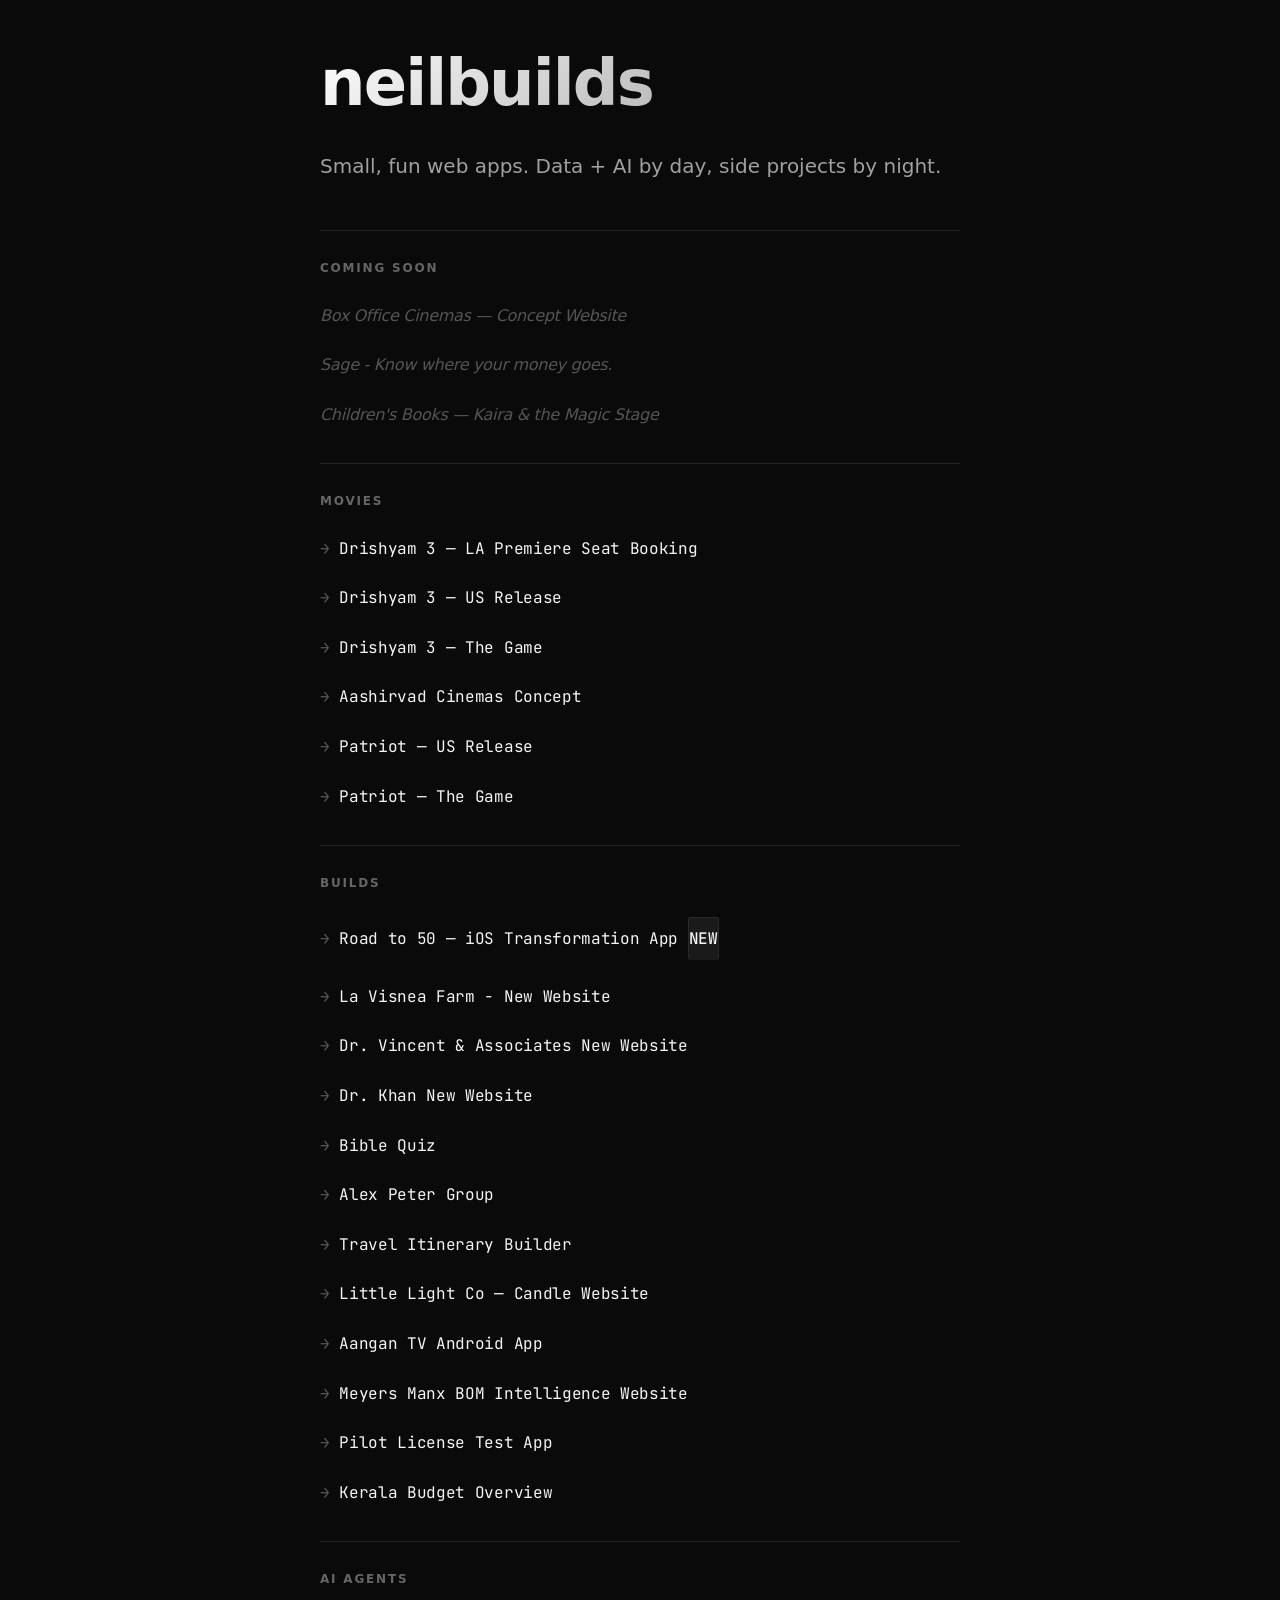
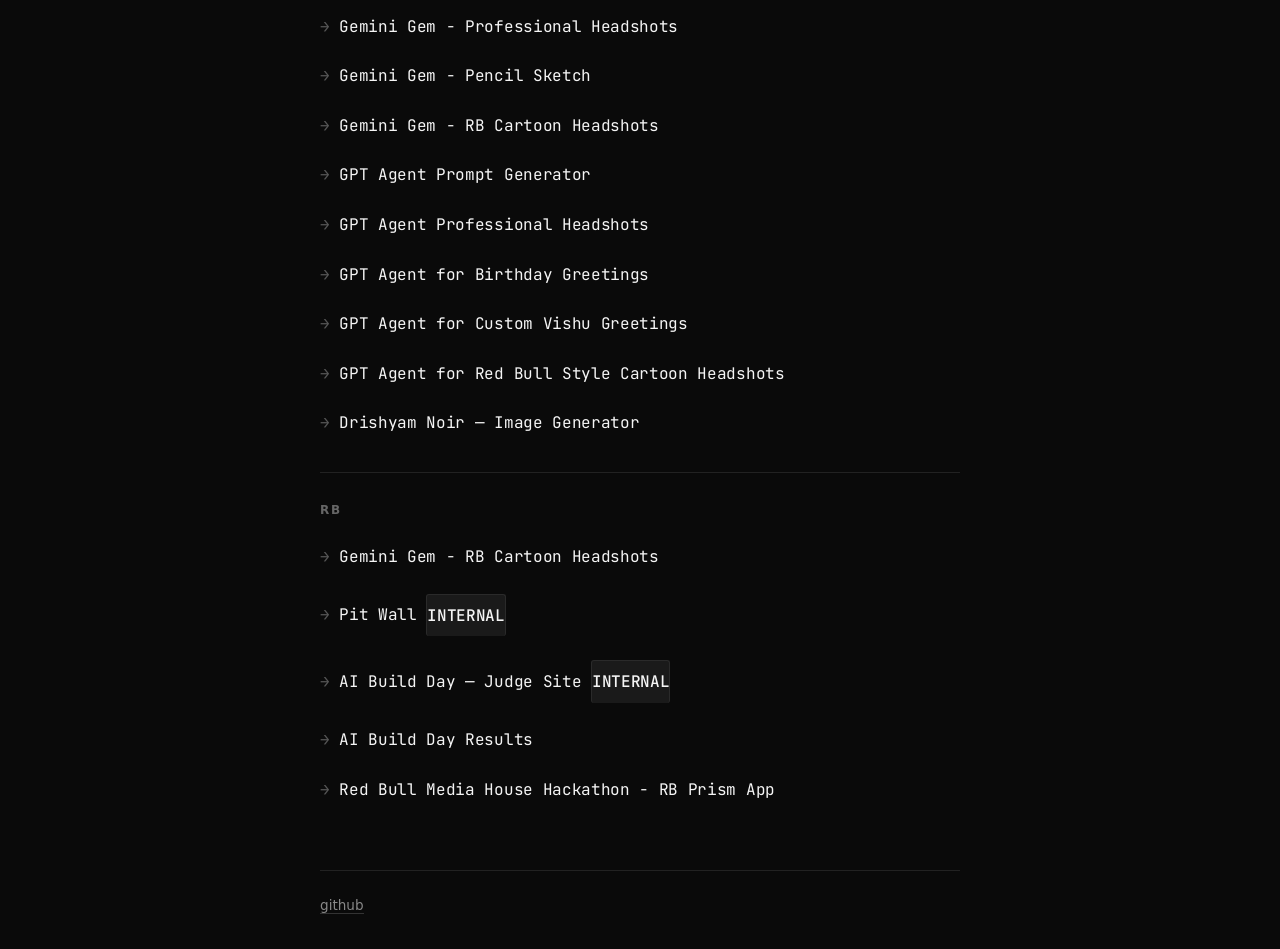
==== commit 7d9b3c8e: "Refactor index.html for improved layout and design Updated HTML structure and styling for the webpag" ====
--- a/index.html
+++ b/index.html
@@ -1,20 +1,500 @@
-<!doctype html>
+<!DOCTYPE html>
 <html lang="en">
 <head>
-  <meta charset="utf-8" />
-  <meta name="viewport" content="width=device-width, initial-scale=1" />
-  <title>Road to 50 | Neil Builds</title>
-  <meta name="description" content="Road to 50 — 160 days. One crew. Show up." />
-  <link rel="stylesheet" href="styles.css" />
+  <meta charset="UTF-8" />
+  <meta name="viewport" content="width=device-width, initial-scale=1.0" />
+
+  <title>neilbuilds</title>
+  <meta
+    name="description"
+    content="Neil B. — building small, fun web apps."
+  />
+
+  <link rel="preconnect" href="https://fonts.googleapis.com">
+  <link rel="preconnect" href="https://fonts.gstatic.com" crossorigin>
+
+  <link
+    href="https://fonts.googleapis.com/css2?family=JetBrains+Mono:wght@400;500&display=swap"
+    rel="stylesheet"
+  >
+
+  <style>
+    * {
+      margin: 0;
+      padding: 0;
+      box-sizing: border-box;
+    }
+
+    body {
+      font-family: -apple-system, BlinkMacSystemFont, "Segoe UI", system-ui, sans-serif;
+      background: #0a0a0a;
+      color: #f5f5f5;
+      min-height: 100vh;
+      display: flex;
+      align-items: center;
+      justify-content: center;
+      padding: 2rem;
+      line-height: 1.6;
+    }
+
+    .container {
+      max-width: 640px;
+      width: 100%;
+    }
+
+    h1 {
+      font-size: clamp(2.5rem, 6vw, 4rem);
+      font-weight: 700;
+      letter-spacing: -0.03em;
+      margin-bottom: 1rem;
+      background: linear-gradient(135deg, #fff 0%, #888 100%);
+      -webkit-background-clip: text;
+      -webkit-text-fill-color: transparent;
+      background-clip: text;
+    }
+
+    p.tagline {
+      font-size: 1.25rem;
+      color: #a0a0a0;
+      margin-bottom: 3rem;
+    }
+
+    .section {
+      border-top: 1px solid #222;
+      padding: 1.75rem 0;
+    }
+
+    .section h2 {
+      font-size: 0.75rem;
+      text-transform: uppercase;
+      letter-spacing: 0.15em;
+      color: #666;
+      margin-bottom: 1rem;
+    }
+
+    .links {
+      display: flex;
+      flex-direction: column;
+      gap: 0.5rem;
+    }
+
+    .links a,
+    .links span {
+      color: #f5f5f5;
+      text-decoration: none;
+      padding: 0.5rem 0;
+      display: inline-flex;
+      align-items: center;
+      gap: 0.6rem;
+      width: fit-content;
+      font-family: "JetBrains Mono", "SF Mono", Menlo, Consolas, monospace;
+      font-size: 1rem;
+      letter-spacing: -0.02em;
+      position: relative;
+      border-bottom: none;
+    }
+
+    .links a::before {
+      content: "→";
+      color: #555;
+      transition: transform 0.2s ease, color 0.2s ease;
+      display: inline-block;
+    }
+
+    .links a::after {
+      content: "";
+      position: absolute;
+      bottom: 0.25rem;
+      left: 0;
+      width: 100%;
+      height: 1px;
+      background: #f5f5f5;
+      transform: scaleX(0);
+      transform-origin: left;
+      transition: transform 0.3s ease;
+    }
+
+    .links a:hover::before {
+      color: #f5f5f5;
+      transform: translateX(3px);
+    }
+
+    .links a:hover::after {
+      transform: scaleX(1);
+    }
+
+    .links span.soon {
+      color: #555;
+      font-style: italic;
+      font-family: -apple-system, BlinkMacSystemFont, "Segoe UI", system-ui, sans-serif;
+    }
+
+    .tag {
+      font-size: 0.65rem;
+      text-transform: uppercase;
+      letter-spacing: 0.1em;
+      padding: 0.15rem 0.5rem;
+      border-radius: 3px;
+      background: #1a1a1a;
+      color: #888;
+      border: 1px solid #2a2a2a;
+      font-weight: 500;
+      font-family: -apple-system, BlinkMacSystemFont, "Segoe UI", system-ui, sans-serif;
+    }
+
+    footer {
+      margin-top: 2rem;
+      font-size: 0.85rem;
+      color: #555;
+      border-top: 1px solid #222;
+      padding-top: 1.5rem;
+    }
+
+    footer a {
+      color: #888;
+      text-decoration: none;
+      border-bottom: 1px solid #333;
+    }
+
+    footer a:hover {
+      color: #f5f5f5;
+      border-color: #f5f5f5;
+    }
+  </style>
 </head>
+
 <body>
-  <header><div class="shell header-row"><div class="brand"><span class="mark">50</span><span>ROAD TO 50</span></div><nav><a href="/roadto50/privacy">Privacy</a><a href="/roadto50/support">Support</a></nav></div></header>
-  <main class="shell">
-    <div class="kicker">Road to 50</div>
-    <h1>160 days.<br>One crew.<br>Show up.</h1>
-    <p class="lede">A private iPhone accountability experience built around consistent nutrition, strength training, movement, sleep, resilience, and friends who keep each other on the path.</p>
-    <section><div class="grid"><a class="card" href="/roadto50/privacy"><h2>Privacy Policy</h2><p>How Road to 50 handles Apple Health, local private data, teams, and account deletion.</p></a><a class="card" href="/roadto50/support"><h2>Support</h2><p>Help with Apple Health, teams, scoring, notifications, photos, sign-in, and account deletion.</p></a></div></section>
-  </main>
-  <footer><div class="shell footer-row"><span>© 2026 Neil Builds · Road to 50</span><span>September 1, 2026 → February 7, 2027</span></div></footer>
+  <div class="container">
+
+    <h1>neilbuilds</h1>
+
+    <p class="tagline">
+      Small, fun web apps. Data + AI by day, side projects by night.
+    </p>
+
+
+    <!-- COMING SOON -->
+
+    <div class="section">
+      <h2>Coming Soon</h2>
+
+      <div class="links">
+        <span class="soon">Box Office Cinemas — Concept Website</span>
+        <span class="soon">Sage - Know where your money goes.</span>
+        <span class="soon">Children's Books — Kaira &amp; the Magic Stage</span>
+      </div>
+    </div>
+
+
+    <!-- MOVIES -->
+
+    <div class="section">
+      <h2>Movies</h2>
+
+      <div class="links">
+
+        <a
+          href="https://go.neilbuilds.com/D3-LA-FDFS"
+          target="_blank"
+          rel="noopener"
+        >
+          Drishyam 3 — LA Premiere Seat Booking
+        </a>
+
+        <a
+          href="https://d3.neilbuilds.com/"
+          target="_blank"
+          rel="noopener"
+        >
+          Drishyam 3 — US Release
+        </a>
+
+        <a
+          href="https://d3.neilbuilds.com/game.html"
+          target="_blank"
+          rel="noopener"
+        >
+          Drishyam 3 — The Game
+        </a>
+
+        <a
+          href="https://www.aashirvad-cinemas.com/"
+          target="_blank"
+          rel="noopener"
+        >
+          Aashirvad Cinemas Concept
+        </a>
+
+        <a
+          href="https://patriot.neilbuilds.com"
+          target="_blank"
+          rel="noopener"
+        >
+          Patriot — US Release
+        </a>
+
+        <a
+          href="https://patriot-mission2.vercel.app/"
+          target="_blank"
+          rel="noopener"
+        >
+          Patriot — The Game
+        </a>
+
+      </div>
+    </div>
+
+
+    <!-- BUILDS -->
+
+    <div class="section">
+      <h2>Builds</h2>
+
+      <div class="links">
+
+        <a href="/roadto50/">
+          Road to 50 — iOS Transformation App
+          <span class="tag">new</span>
+        </a>
+
+        <a
+          href="http://lavisneafarm.com/"
+          target="_blank"
+          rel="noopener"
+        >
+          La Visnea Farm - New Website
+        </a>
+
+        <a
+          href="http://drvincentandassociates.com/"
+          target="_blank"
+          rel="noopener"
+        >
+          Dr. Vincent &amp; Associates New Website
+        </a>
+
+        <a
+          href="https://www.familycarehawthorne.com/"
+          target="_blank"
+          rel="noopener"
+        >
+          Dr. Khan New Website
+        </a>
+
+        <a
+          href="https://biblequiz.neilbuilds.com"
+          target="_blank"
+          rel="noopener"
+        >
+          Bible Quiz
+        </a>
+
+        <a
+          href="https://alexpeter.vercel.app"
+          target="_blank"
+          rel="noopener"
+        >
+          Alex Peter Group
+        </a>
+
+        <a
+          href="https://antorubytravel.vercel.app/"
+          target="_blank"
+          rel="noopener"
+        >
+          Travel Itinerary Builder
+        </a>
+
+        <a
+          href="https://littlelightco.lovable.app"
+          target="_blank"
+          rel="noopener"
+        >
+          Little Light Co — Candle Website
+        </a>
+
+        <a
+          href="https://aangan-home-hub.lovable.app"
+          target="_blank"
+          rel="noopener"
+        >
+          Aangan TV Android App
+        </a>
+
+        <a
+          href="https://manx-bom-command.lovable.app"
+          target="_blank"
+          rel="noopener"
+        >
+          Meyers Manx BOM Intelligence Website
+        </a>
+
+        <a
+          href="https://ppl.neilbuilds.com/"
+          target="_blank"
+          rel="noopener"
+        >
+          Pilot License Test App
+        </a>
+
+        <a
+          href="https://kl.budget.neilbuilds.com/"
+          target="_blank"
+          rel="noopener"
+        >
+          Kerala Budget Overview
+        </a>
+
+      </div>
+    </div>
+
+
+    <!-- AI AGENTS -->
+
+    <div class="section">
+      <h2>AI Agents</h2>
+
+      <div class="links">
+
+        <a
+          href="https://gemini.google.com/gem/1_GqAiQL5qjLHUhXq3mOkvxQq__ffqted?usp=sharing"
+          target="_blank"
+          rel="noopener"
+        >
+          Gemini Gem - Professional Headshots
+        </a>
+
+        <a
+          href="https://gemini.google.com/gem/1VUa9At11fsGOz9qGrc8EdC-dh8wExiz2?usp=sharing"
+          target="_blank"
+          rel="noopener"
+        >
+          Gemini Gem - Pencil Sketch
+        </a>
+
+        <a
+          href="https://gemini.google.com/gem/16oVRyIvoITkp6NPZRfUhW1ECOP0ooZo1?usp=sharing"
+          target="_blank"
+          rel="noopener"
+        >
+          Gemini Gem - RB Cartoon Headshots
+        </a>
+
+        <a
+          href="https://chatgpt.com/g/g-69e534b20ca88191b591fe06a5335966-prompt-architect"
+          target="_blank"
+          rel="noopener"
+        >
+          GPT Agent Prompt Generator
+        </a>
+
+        <a
+          href="https://chatgpt.com/g/g-6a07a3bc5cf88191ba447df90accd33d-professional-headshots"
+          target="_blank"
+          rel="noopener"
+        >
+          GPT Agent Professional Headshots
+        </a>
+
+        <a
+          href="https://chatgpt.com/g/g-69deaf921bc481918caec808eb61e028-birthday-art-gpt"
+          target="_blank"
+          rel="noopener"
+        >
+          GPT Agent for Birthday Greetings
+        </a>
+
+        <a
+          href="https://linkmone.com/VISHU"
+          target="_blank"
+          rel="noopener"
+        >
+          GPT Agent for Custom Vishu Greetings
+        </a>
+
+        <a
+          href="https://linkmone.com/VOLT"
+          target="_blank"
+          rel="noopener"
+        >
+          GPT Agent for Red Bull Style Cartoon Headshots
+        </a>
+
+        <a
+          href="https://chatgpt.com/g/g-69fd7a1e72bc8191a2cb1d575a64572f-drishyam-noir"
+          target="_blank"
+          rel="noopener"
+        >
+          Drishyam Noir — Image Generator
+        </a>
+
+      </div>
+    </div>
+
+
+    <!-- RB -->
+
+    <div class="section">
+      <h2>RB</h2>
+
+      <div class="links">
+
+        <a
+          href="https://gemini.google.com/gem/16oVRyIvoITkp6NPZRfUhW1ECOP0ooZo1?usp=sharing"
+          target="_blank"
+          rel="noopener"
+        >
+          Gemini Gem - RB Cartoon Headshots
+        </a>
+
+        <a
+          href="https://rbpitwall.lovable.app/"
+          target="_blank"
+          rel="noopener"
+        >
+          Pit Wall
+          <span class="tag">internal</span>
+        </a>
+
+        <a
+          href="https://rbna-ai-buildday.vercel.app"
+          target="_blank"
+          rel="noopener"
+        >
+          AI Build Day — Judge Site
+          <span class="tag">internal</span>
+        </a>
+
+        <a
+          href="https://rbna.it/aibuild"
+          target="_blank"
+          rel="noopener"
+        >
+          AI Build Day Results
+        </a>
+
+        <a
+          href="https://rbprism.vercel.app/"
+          target="_blank"
+          rel="noopener"
+        >
+          Red Bull Media House Hackathon - RB Prism App
+        </a>
+
+      </div>
+    </div>
+
+
+    <footer>
+      <a
+        href="https://github.com/neilbuilds"
+        target="_blank"
+        rel="noopener"
+      >
+        github
+      </a>
+    </footer>
+
+  </div>
 </body>
 </html>
